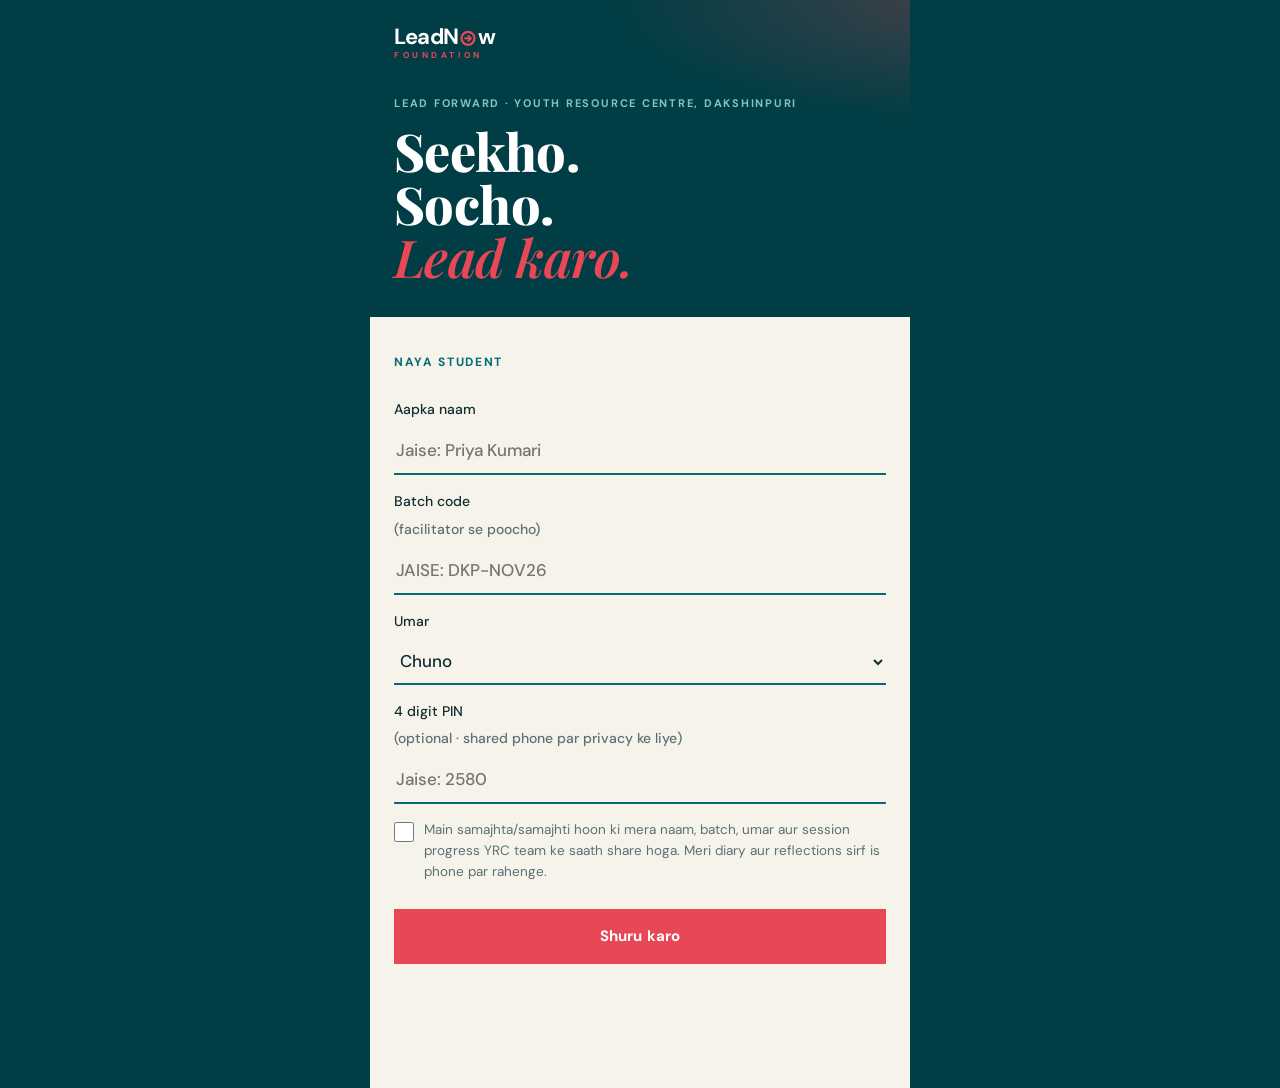
==== learn/index.html @ 14432785 "Add Lead Forward learning platform at /learn Student LMS for the Youth Resource Centre: AI Seekho (4" ====
<!DOCTYPE html>
<html lang="hi-Latn">
<head>
<meta charset="utf-8">
<meta name="viewport" content="width=device-width, initial-scale=1, viewport-fit=cover">
<meta name="theme-color" content="#003D44">
<meta name="robots" content="noindex">
<title>Lead Forward · Learning Platform · Lead Now Foundation</title>
<link rel="preconnect" href="https://fonts.googleapis.com"><link rel="preconnect" href="https://fonts.gstatic.com" crossorigin>
<link href="https://fonts.googleapis.com/css2?family=DM+Sans:opsz,wght@9..40,400;9..40,500;9..40,700&family=Playfair+Display:ital,wght@0,600;0,800;1,600&display=swap" rel="stylesheet">
<style>
:root{
  --teal:#006D77; --coral:#E84855; --sea:#83C5BE; --deep:#003D44; --mist:#EDF6F9;
  --paper:#F6F3EB; --ink:#132C30; --mute:#5C7174; --rule:rgba(0,61,68,.16); --line:rgba(0,109,119,.13);
  --serif:"Playfair Display", Georgia, "Times New Roman", serif;
  --sans:"DM Sans", system-ui, -apple-system, "Segoe UI", Roboto, sans-serif;
}
*{box-sizing:border-box;margin:0;padding:0}
html{background:var(--deep);-webkit-text-size-adjust:100%}
body{font-family:var(--sans);font-size:16px;line-height:1.55;color:var(--ink);background:var(--deep);min-height:100vh}
button,input,select,textarea{font:inherit;color:inherit}
button{cursor:pointer;background:none;border:0}
a{color:var(--teal)}
#app{max-width:540px;margin:0 auto;min-height:100vh;background:var(--paper);position:relative;padding-bottom:84px}
#app.v-session,#app.v-cert{padding-bottom:96px}
#app.v-cert{background:var(--deep)}
.muted{color:var(--mute)}
.eyebrow{font-size:11px;letter-spacing:.16em;text-transform:uppercase;font-weight:700;color:var(--sea)}
.paper{background:var(--paper)}
.pad{padding:24px 22px 40px}
.rule{border:0;border-top:1px solid var(--rule);margin:22px 0}

/* wordmark */
.wm{display:inline-flex;flex-direction:column;line-height:1}
.wm-word{font-family:var(--sans);font-weight:700;font-size:22px;letter-spacing:-.02em;color:var(--deep);display:inline-flex;align-items:center}
.wm.light .wm-word{color:#fff}
.wm-o{width:.82em;height:.82em;margin:0 .02em;transform:translateY(.06em)}
.wm-f{font-size:8.5px;letter-spacing:.42em;color:var(--coral);font-weight:700;margin-top:4px}

/* top + tabs */
.topbar{background:var(--deep);display:flex;justify-content:space-between;align-items:center;padding:18px 22px 6px}
.who-chip{border:1px solid rgba(255,255,255,.35);color:#fff;padding:5px 12px;font-size:13px;font-weight:500}
.tabs{position:fixed;bottom:0;left:50%;transform:translateX(-50%);width:100%;max-width:540px;display:grid;grid-template-columns:repeat(4,1fr);background:var(--deep);border-top:1px solid rgba(255,255,255,.12);padding-bottom:env(safe-area-inset-bottom);z-index:10}
.tabs button{color:rgba(255,255,255,.62);font-size:13px;font-weight:500;padding:16px 4px 15px;border-top:3px solid transparent;margin-top:-1px}
.tabs button.on{color:#fff;border-top-color:var(--coral)}

/* hello / headers */
.hello{padding:18px 22px 26px;color:#fff;background:var(--deep)}
.hello h1{font-family:var(--serif);font-weight:800;font-size:38px;line-height:1.08;margin:6px 0 4px}
.hello p:not(.eyebrow){color:var(--sea)}
.h-sm{font-family:var(--sans);font-size:12px;letter-spacing:.14em;text-transform:uppercase;color:var(--teal);font-weight:700;margin:30px 0 12px}

/* welcome */
.welcome{min-height:100vh;display:flex;flex-direction:column}
.w-head{padding:26px 24px 34px;color:#fff;background:
  radial-gradient(120% 70% at 110% 0%, rgba(232,72,85,.28), transparent 55%), var(--deep)}
.w-head .eyebrow{margin-top:34px}
.w-head h1{font-family:var(--serif);font-weight:800;font-size:52px;line-height:1.02;margin-top:12px;letter-spacing:-.01em}
.w-head h1 em{color:var(--coral);font-style:italic;font-weight:600}
.w-body{background:var(--paper);flex:1;padding:6px 24px 40px}
.who{list-style:none;border-top:1px solid var(--rule)}
.who li{border-bottom:1px solid var(--rule)}
.who li>button{width:100%;text-align:left;padding:16px 0;display:flex;flex-direction:column}
.who-n{font-family:var(--serif);font-size:22px;font-weight:600}
.who-m{font-size:13px;color:var(--mute)}
.pin{display:flex;gap:8px;padding:0 0 14px}
.pin input{flex:1;border:1px solid var(--rule);background:#fff;padding:10px 12px}

/* forms */
.form{display:flex;flex-direction:column;gap:16px}
.form label{display:flex;flex-direction:column;gap:6px;font-weight:500;font-size:14px}
.form input,.form select{border:0;border-bottom:2px solid var(--teal);background:transparent;padding:10px 2px;font-size:17px;border-radius:0;outline:none}
.form input:focus,.form select:focus{border-bottom-color:var(--coral)}
.form .check{flex-direction:row;gap:10px;font-weight:400;font-size:13.5px;color:var(--mute);align-items:flex-start}
.form .check input{width:20px;height:20px;flex:none;margin-top:2px;accent-color:var(--teal)}
.add{margin-top:6px;padding:18px;border:1px dashed var(--rule)}

/* buttons */
.btn{display:inline-flex;justify-content:center;align-items:center;gap:6px;padding:14px 20px;font-weight:700;font-size:15px;letter-spacing:.01em;border:2px solid transparent;border-radius:0;min-height:50px}
.btn.coral{background:var(--coral);color:#fff}
.btn.coral:active{background:#c93a46}
.btn.line{border-color:var(--teal);color:var(--teal)}
.btn.ghost{color:var(--mute)}
.btn.warn{background:#7a1f27;color:#fff}
.btn[disabled]{opacity:.42;cursor:not-allowed}
.btn.wide{width:100%;margin-top:10px}
.mini{display:inline-block;font-size:13px;font-weight:700;color:var(--teal);border:1px solid var(--teal);padding:7px 11px;text-decoration:none;background:transparent}
.mini.warn{color:#9b2c35;border-color:#9b2c35}
.linkbtn{color:var(--teal);text-decoration:underline;font-weight:500;font-size:14px;padding:10px 0;display:inline-block}
.hello .linkbtn,.meter-l .linkbtn{color:var(--coral);padding:0}

/* home tracks */
.home{background:var(--paper);padding:4px 0 30px}
.track{padding:28px 22px 8px;border-bottom:8px solid var(--deep)}
.track-head{display:grid;grid-template-columns:auto 1fr;gap:16px;align-items:start}
.track-no{font-family:var(--serif);font-weight:800;font-size:60px;line-height:.85;color:transparent;-webkit-text-stroke:1.5px var(--coral)}
.track .eyebrow{color:var(--teal)}
.track h2{font-family:var(--serif);font-size:30px;font-weight:800;line-height:1.1;margin:4px 0 6px;color:var(--deep)}
.track-blurb{font-size:14.5px;color:var(--mute)}
.meter{height:3px;background:var(--rule);margin:20px 0 6px}
.meter i{display:block;height:100%;background:var(--coral);transition:width .4s}
.meter-l{font-size:12.5px;color:var(--mute);margin-bottom:6px}
.sessions,.tk{list-style:none}
.sessions li,.tk li{border-top:1px solid var(--rule)}
.sessions button,.tk button{width:100%;display:grid;grid-template-columns:34px 1fr auto;gap:12px;align-items:center;text-align:left;padding:15px 0}
.tk{padding:0 22px}
.s-no{font-family:var(--serif);font-weight:600;color:var(--teal);font-size:17px}
.s-t b{display:block;font-size:16.5px;font-weight:700;color:var(--deep);line-height:1.25}
.s-t small{font-size:13px;color:var(--mute)}
.s-st{font-size:12px;font-weight:700;letter-spacing:.06em;text-transform:uppercase;color:var(--coral)}
.sessions .done .s-st{color:var(--teal)}
.sessions .done .s-no{color:var(--sea)}

/* session chrome */
.s-top{display:grid;grid-template-columns:auto 1fr auto;align-items:center;gap:10px;padding:14px 18px;color:#fff;position:sticky;top:0;background:var(--deep);z-index:5}
.back{color:#fff;font-weight:500;font-size:14px}
.s-lbl{text-align:center;font-size:12px;letter-spacing:.12em;text-transform:uppercase;color:var(--sea);font-weight:700}
.helpbtn{color:#fff;background:var(--coral);font-size:13px;font-weight:700;padding:6px 12px}
.segs{display:flex;gap:3px;padding:0 18px 14px;background:var(--deep);position:sticky;top:49px;z-index:5}
.segs i{flex:1;height:4px;background:rgba(255,255,255,.18)}
.segs i.past{background:var(--sea)}
.segs i.now{background:var(--coral)}
.step{padding:26px 22px 40px;min-height:calc(100vh - 160px)}
.tag{font-size:11px;letter-spacing:.16em;text-transform:uppercase;font-weight:700;color:var(--coral);margin-bottom:6px}
.st-title{font-family:var(--serif);font-weight:800;font-size:30px;line-height:1.12;color:var(--deep);margin-bottom:18px}
.s-nav{position:fixed;bottom:0;left:50%;transform:translateX(-50%);width:100%;max-width:540px;display:grid;grid-template-columns:auto 1fr auto;align-items:center;gap:8px;padding:10px 14px calc(10px + env(safe-area-inset-bottom));background:var(--paper);border-top:1px solid var(--rule);z-index:10}
.s-nav .wide{grid-column:1/-1;margin:0}
.s-count{text-align:center;font-size:12px;color:var(--mute)}
.intro-t{font-family:var(--serif);font-size:24px;color:var(--teal);margin:4px 0 10px}
.intro .eyebrow{color:var(--teal)}

/* content blocks */
.prose p{margin-bottom:12px}
.lead{font-size:19px;line-height:1.45;color:var(--deep)}
.aside{border-left:3px solid var(--coral);padding:4px 0 4px 14px;color:var(--mute);margin-top:16px}
.q{font-size:16px;color:var(--deep);margin-bottom:16px;font-weight:500}
.after{margin-top:18px;padding:14px 16px;background:var(--deep);color:#fff;font-size:15px}
.after .linkbtn{color:var(--sea);padding:0}
.priv{font-size:12px;color:var(--teal);margin-top:12px;font-weight:500;display:flex;gap:6px;align-items:center}
.priv::before{content:"";width:8px;height:8px;border:1.5px solid var(--teal);border-radius:50%}
.ticks{list-style:none}
.ticks li{padding:7px 0 7px 26px;position:relative;border-bottom:1px solid var(--line)}
.ticks li::before{content:"";position:absolute;left:2px;top:15px;width:12px;height:6px;border-left:2px solid var(--coral);border-bottom:2px solid var(--coral);transform:rotate(-45deg)}
.ticks.small li{font-size:14px;color:var(--mute)}
ol.big{padding-left:0;list-style:none;counter-reset:b}
ol.big li{counter-increment:b;padding:12px 0 12px 46px;position:relative;border-bottom:1px solid var(--line);font-size:16.5px}
ol.big li::before{content:counter(b);position:absolute;left:0;top:6px;font-family:var(--serif);font-size:30px;font-weight:800;color:var(--coral)}
.rules{list-style:none}
.rules li{padding:12px 0;border-bottom:1px solid var(--line)}
.trio>div{padding:16px 0;border-bottom:1px solid var(--rule)}
.trio h4,.setup h4{font-family:var(--serif);font-size:21px;color:var(--teal);margin-bottom:6px}
.setup>div{padding:14px 0;border-bottom:1px solid var(--rule)}
.setup ol{padding-left:20px}
.setup li{padding:3px 0}
.note{margin-top:18px;padding:14px 16px;border:1.5px solid var(--coral);background:#fff;font-size:14.5px}
.inline-prompt{display:block;margin-top:6px;font-family:ui-monospace,Menlo,monospace;font-size:13.5px;background:#fff;border-left:3px solid var(--teal);padding:8px 10px}
.plan{width:100%;border-collapse:collapse;margin-bottom:14px}
.plan th{font-family:var(--serif);color:var(--coral);text-align:left;padding:10px 10px 10px 0;width:70px;border-bottom:1px solid var(--rule)}
.plan td{padding:10px 0;border-bottom:1px solid var(--rule)}

/* examples */
.ex-i{display:grid;grid-template-columns:40px 1fr;gap:10px;padding:16px 0;border-bottom:1px solid var(--rule)}
.ex-n{font-family:var(--serif);font-size:32px;font-weight:800;color:var(--coral);line-height:1}
.ex h3{font-size:17px;color:var(--deep);margin-bottom:4px}
.ex p{font-size:15px;margin-bottom:4px}
.ask{color:var(--teal);font-style:italic}

/* chips */
.chips{display:flex;flex-wrap:wrap;gap:8px}
.chips button{border:1.5px solid var(--teal);padding:9px 13px;font-size:14.5px;color:var(--teal);font-weight:500;text-align:left}
.chips button.on{background:var(--teal);color:#fff}

/* notebook inputs */
.nb{border-left:2px solid var(--coral);background:#fffdf8}
.nb-row{display:grid;grid-template-columns:34px 1fr;align-items:center;border-bottom:1px solid var(--line)}
.nb-row span{font-family:var(--serif);color:var(--coral);text-align:center;font-weight:600}
.nb-row input{border:0;background:transparent;padding:14px 10px 14px 0;outline:none;font-size:16px}
.nbt,.nbi{width:100%;border:0;border-left:2px solid var(--coral);padding:8px 12px;font-size:16px;outline:none;resize:vertical;background:#fffdf8;
  background-image:repeating-linear-gradient(to bottom,transparent 0,transparent 29px,var(--line) 29px,var(--line) 30px);line-height:30px;border-radius:0}
.nbi{background-image:none;border-bottom:1px solid var(--line);line-height:1.4;padding:12px}
.nbt:focus,.nbi:focus,.nb-row input:focus{background-color:#fff}
.fl{display:block;margin-bottom:16px}
.fl>span{display:block;font-size:14px;font-weight:700;color:var(--deep);margin-bottom:6px}
.reveal{margin-top:12px;border-top:1px dashed var(--rule)}
.reveal summary{cursor:pointer;padding:10px 0;font-weight:700;color:var(--teal);font-size:14px;list-style:none}
.reveal summary::-webkit-details-marker{display:none}
.reveal summary::before{content:"+ "}
.reveal[open] summary::before{content:"− "}
.reveal p,.reveal ul{padding:0 0 10px 0;font-size:15px}
.reveal ul{padding-left:18px}

/* prompts */
.pr{background:#fff;border:1px solid var(--rule);border-left:4px solid var(--teal);padding:14px 14px 12px;margin-bottom:12px}
.pr-l{font-size:11px;letter-spacing:.14em;text-transform:uppercase;font-weight:700;color:var(--teal);margin-bottom:4px}
.pr-t{font-family:ui-monospace,"SF Mono",Menlo,Consolas,monospace;font-size:14px;line-height:1.5;color:var(--ink);margin-bottom:10px}
.pr-a{display:flex;gap:8px;flex-wrap:wrap}
.pr-done{border-left-color:var(--coral);opacity:.75}
.pr-chk{display:flex;gap:10px;align-items:center;margin-bottom:8px}
.pr-chk input{width:22px;height:22px;accent-color:var(--coral)}
.lib-c{font-size:15px;color:var(--deep);margin:18px 0 8px}

/* compare */
.cmp-h{display:grid;grid-template-columns:1fr 1.5fr;gap:10px;font-size:11px;letter-spacing:.14em;text-transform:uppercase;font-weight:700;padding-bottom:8px;border-bottom:2px solid var(--deep)}
.cmp-h span:first-child{color:var(--coral)}.cmp-h span:last-child{color:var(--teal)}
.cmp-r{display:grid;grid-template-columns:1fr 1.5fr;gap:10px;padding:14px 0;border-bottom:1px solid var(--rule);font-size:15px}
.bad{text-decoration:line-through;text-decoration-color:var(--coral);color:var(--mute)}
.good{color:var(--deep);font-weight:500}

/* rules list */
.rl{list-style:none}
.rl li{display:grid;grid-template-columns:44px 1fr;gap:10px;padding:16px 0;border-bottom:1px solid var(--rule)}
.rl-n{font-family:var(--serif);font-size:34px;font-weight:800;color:var(--teal);line-height:1}
.rl h3{font-size:17px;color:var(--deep);margin-bottom:4px}
.rl p{font-size:15px}

/* makeover / roleplay / grammar */
.mk,.card-rp,.gr{padding:16px 0 18px;border-bottom:1px solid var(--rule)}
.mk-bad{font-family:var(--serif);font-size:22px;font-style:italic;color:var(--coral);margin-bottom:10px}
.rp-who{font-size:11px;letter-spacing:.14em;text-transform:uppercase;font-weight:700;color:var(--teal)}
.rp-line{font-family:var(--serif);font-size:19px;font-style:italic;color:var(--deep);margin:4px 0 10px;line-height:1.35}
.rp-task{font-size:14.5px;margin-bottom:10px}
.gr-w{font-size:19px;margin-bottom:8px;color:var(--coral)}
.gr .mini{margin-top:8px}
.gr-r{margin-top:10px;padding:10px 12px;background:var(--mist);border-left:3px solid var(--teal);font-size:14.5px}

/* pick */
.pick{display:flex;flex-direction:column;margin-bottom:18px;border-top:1px solid var(--rule)}
.pick button{text-align:left;padding:13px 12px;border-bottom:1px solid var(--rule);font-size:15px}
.pick button span{display:block;font-size:11px;letter-spacing:.14em;text-transform:uppercase;font-weight:700;color:var(--coral)}
.pick button.on{background:var(--deep);color:#fff}
.pick button.on span{color:var(--sea)}

/* story */
.story{background:#fffdf8;border-left:2px solid var(--coral);padding:18px 18px 6px;margin-bottom:6px;font-size:16px;line-height:1.65}
.story p{margin-bottom:12px}
.qs{padding-left:20px}
.qs li{margin-bottom:14px}
.qs li p{font-weight:500;color:var(--deep);margin-bottom:6px}

/* commit / checklist */
.cm{list-style:none}
.cm li{border-bottom:1px solid var(--rule)}
.cm label{display:flex;gap:12px;padding:14px 0;align-items:flex-start;cursor:pointer}
.cm input{width:22px;height:22px;flex:none;accent-color:var(--coral);margin-top:1px}

/* builder */
.bld-out{margin-top:6px;padding:18px;background:var(--deep);color:#fff;font-family:var(--serif);font-size:20px;line-height:1.4;font-style:italic}
.bld-out .muted{color:var(--sea);font-style:normal;font-family:var(--sans);font-size:15px}

/* reframe */
.reframe .q{font-family:var(--serif);font-size:22px;font-style:italic;color:var(--coral);text-decoration:line-through;text-decoration-thickness:1px}
.reframe .a{font-size:18px;color:var(--deep);border-left:3px solid var(--teal);padding-left:14px}

/* quiz */
.quiz{padding-left:0;list-style:none;counter-reset:q}
.quiz>li{counter-increment:q;padding:16px 0;border-bottom:1px solid var(--rule)}
.qq{font-weight:700;color:var(--deep);margin-bottom:10px}
.qq::before{content:counter(q) ". ";color:var(--coral);font-family:var(--serif)}
.opts{display:flex;flex-direction:column;gap:6px}
.opts button{text-align:left;padding:11px 12px;border:1.5px solid var(--rule);background:#fff;font-size:15px}
.opts button.sel{border-color:var(--teal);background:var(--mist);font-weight:500}
.opts button.right{border-color:#1f7a4d;background:#e6f4ec}
.opts button.wrong{border-color:var(--coral);background:#fdecee}
.opts button[disabled]{cursor:default;opacity:1}
.why{font-size:14px;color:var(--mute);margin-top:8px}
.score{margin-top:22px;padding:22px;background:var(--deep);color:#fff;text-align:center}
.score-n{font-family:var(--serif);font-size:64px;font-weight:800;line-height:1;color:var(--coral)}
.score-n small{font-size:28px;color:var(--sea)}
.score p{margin:8px 0 12px}
.score .mini{color:#fff;border-color:#fff}

/* finish */
.finish{text-align:center;padding-top:12px}
.finish h1{font-family:var(--serif);font-size:30px;color:var(--deep);margin:22px 0 8px}
.finish .btn{margin-top:12px}
.stamp{display:inline-flex;flex-direction:column;align-items:center;padding:14px 22px;border:3px double var(--coral);color:var(--coral);transform:rotate(-5deg);font-size:11px;letter-spacing:.18em;text-transform:uppercase;font-weight:700;animation:stamp .5s cubic-bezier(.2,1.6,.4,1)}
.stamp b{font-family:var(--serif);font-size:34px;letter-spacing:.02em;text-transform:none;font-style:italic;line-height:1.1;margin:2px 0}
@keyframes stamp{from{transform:rotate(-5deg) scale(1.8);opacity:0}to{transform:rotate(-5deg) scale(1);opacity:1}}

/* facilitator */
.fac{margin-top:26px;padding:14px 16px;background:#fff7e0;border:1px dashed #b8860b;font-size:14px}
.fac b{display:block;font-size:11px;letter-spacing:.14em;text-transform:uppercase;color:#8a6408;margin-bottom:4px}

/* breathing */
.breath{display:flex;flex-direction:column;align-items:center;gap:14px;padding:10px 0}
.bx{width:230px;height:230px;border:3px solid var(--teal);position:relative;display:grid;place-items:center;background:#fff}
.bx-in{text-align:center}
#bphase{font-family:var(--serif);font-size:22px;color:var(--deep);font-weight:600}
.bcount{font-family:var(--serif);font-size:56px;font-weight:800;color:var(--coral);line-height:1;min-height:56px}
.dot{position:absolute;width:20px;height:20px;background:var(--coral);border-radius:50%;left:-11px;bottom:-11px;transition:left 4s linear,bottom 4s linear}
.dot.c0{left:-11px;bottom:-11px}.dot.c1{left:-11px;bottom:calc(100% - 9px)}.dot.c2{left:calc(100% - 9px);bottom:calc(100% - 9px)}.dot.c3{left:calc(100% - 9px);bottom:-11px}
.bround{font-size:13px;color:var(--mute);letter-spacing:.06em}

/* grounding */
.gd,.gd-done{text-align:center;padding:10px 0}
.gd-n{font-family:var(--serif);font-size:96px;font-weight:800;color:var(--coral);line-height:1}
.gd h3{font-family:var(--serif);font-size:24px;color:var(--deep);margin:4px 0 6px}
.gd-taps{display:flex;justify-content:center;gap:10px;margin:18px 0 8px;flex-wrap:wrap}
.gd-taps button{width:46px;height:46px;border:2px solid var(--teal);background:#fff}
.gd-taps button.on{background:var(--teal)}
.gd-done .gd-n{color:var(--teal)}
.gd-done p{margin-bottom:8px}

/* calm seg */
.seg{display:grid;grid-template-columns:1fr 1fr;border:2px solid var(--deep);margin-bottom:20px}
.seg button{padding:11px;font-weight:700;font-size:14px}
.seg button.on{background:var(--deep);color:#fff}

/* english */
.streak{display:grid;grid-template-columns:1fr 1fr;border-top:2px solid var(--deep);border-bottom:1px solid var(--rule)}
.streak>div{padding:16px 0}
.streak>div+div{border-left:1px solid var(--rule);padding-left:18px}
.big-n{font-family:var(--serif);font-size:54px;font-weight:800;color:var(--coral);line-height:1}
.big-n small{font-size:22px;color:var(--mute)}
.cal{display:grid;grid-template-columns:repeat(14,1fr);gap:3px;margin-top:16px}
.cal i{aspect-ratio:1;background:var(--rule)}
.cal i.l1{background:#cfe7e4}.cal i.l2{background:var(--sea)}.cal i.l3{background:var(--teal)}
.cal-l{font-size:12px;margin-top:6px}

/* help */
.sos{background:var(--coral);color:#fff;padding:16px 18px;font-size:15.5px}
.sos a{color:#fff;font-weight:800;font-size:20px}
.team,.hl{list-style:none;border-top:1px solid var(--rule)}
.team li{display:grid;grid-template-columns:1fr auto;gap:2px 10px;padding:12px 0;border-bottom:1px solid var(--rule);align-items:center}
.ht-l{grid-column:1/-1;font-size:11px;letter-spacing:.14em;text-transform:uppercase;color:var(--teal);font-weight:700}
.team b{font-size:18px;color:var(--deep)}
.hl li{display:grid;grid-template-columns:1fr auto;gap:4px 12px;padding:14px 0;border-bottom:1px solid var(--rule);align-items:center}
.hl b{display:block;color:var(--deep);font-size:15.5px}
.hl small{font-size:12.5px;color:var(--mute)}
.hl .alt{grid-column:1/-1}
.call{background:var(--deep);color:#fff !important;text-decoration:none;font-weight:700;padding:9px 12px;font-size:14px;white-space:nowrap}

/* progress */
.sub-h{padding:22px 22px 0}
.sub-h h1{font-family:var(--serif);font-weight:800;font-size:32px;color:var(--deep)}
.prog{width:100%;border-collapse:collapse;margin-bottom:10px}
.prog td{padding:11px 4px;border-bottom:1px solid var(--rule);font-size:15px}
.prog td:first-child{font-family:var(--serif);color:var(--teal);width:34px}
.prog td:nth-child(3){text-align:right;color:var(--mute);width:50px}
.prog td:last-child{text-align:right;color:var(--coral);font-weight:800;width:24px}
.warnp{color:#7a1f27;font-size:14px;margin-top:10px}

/* certificate */
.cert-wrap{padding:18px 14px 30px;background:var(--deep)}
.cert{background:#fffdf8;padding:34px 26px 26px;border:1px solid var(--rule);outline:6px solid #fffdf8;box-shadow:inset 0 0 0 1px var(--teal),inset 0 0 0 5px #fffdf8,inset 0 0 0 6px var(--coral);text-align:center}
.cert-top{display:flex;justify-content:space-between;align-items:flex-start;margin-bottom:28px;text-align:left}
.cert-top .eyebrow{color:var(--teal)}
.cert-k{font-size:12px;letter-spacing:.3em;text-transform:uppercase;color:var(--coral);font-weight:700}
.cert-s{color:var(--mute);font-size:14px;margin-top:16px}
.cert-n{font-family:var(--serif);font-size:40px;font-weight:800;color:var(--deep);line-height:1.1;margin-top:6px;border-bottom:1px solid var(--rule);padding-bottom:10px}
.cert-t{font-family:var(--serif);font-size:28px;line-height:1.15;color:var(--teal);margin-top:6px}
.cert-t small{display:block;margin-top:8px;line-height:1.5;font-family:var(--sans);font-size:13px;color:var(--mute);font-weight:500;letter-spacing:.08em;text-transform:uppercase}
.cert-l{list-style:none;margin:18px 0;font-size:14px;color:var(--ink)}
.cert-l li{padding:3px 0}
.cert-sig{width:62%;margin:26px auto 18px;text-align:center}
.sig-space{height:58px;border-bottom:1.5px solid var(--deep);margin-bottom:8px}
.cert-sig b{display:block;font-family:var(--serif);font-size:18px;color:var(--deep)}
.cert-sig span{display:block;line-height:1.5;margin-top:2px;font-size:11px;letter-spacing:.1em;text-transform:uppercase;color:var(--mute)}
.cert-f{display:grid;grid-template-columns:repeat(3,1fr);gap:10px;border-top:1px solid var(--rule);padding-top:16px;margin-top:10px}
.cert-f b{display:block;font-size:13px;color:var(--deep)}
.cert-f span{font-size:10px;letter-spacing:.14em;text-transform:uppercase;color:var(--mute)}
.cert-tag{font-family:var(--serif);font-style:italic;color:var(--coral);margin-top:20px;font-size:15px}

#toast{position:fixed;left:50%;bottom:96px;transform:translateX(-50%) translateY(20px);background:var(--ink);color:#fff;padding:10px 16px;font-size:14px;opacity:0;pointer-events:none;transition:.25s;z-index:50}
#toast.on{opacity:1;transform:translateX(-50%) translateY(0)}

@media print{
  html,body,#app,.cert-wrap{background:#fff !important}
  .noprint,.tabs,#toast{display:none !important}
  #app{max-width:none;padding:0}
  .cert{max-width:680px;margin:0 auto;page-break-inside:avoid}
}
@media (prefers-reduced-motion:reduce){*{animation:none !important;transition:none !important}}
</style>
</head>
<body>
<div id="app"></div>
<div id="toast" role="status" aria-live="polite"></div>
<script>
/* Lead Forward LMS · lesson content
   Source: "Skill Module on AI" (4 sessions) and "Mental Health & Wellbeing Facilitator Guide" (student Modules 1 and 2).
   Edit text here; the app renders whatever is in TRACKS. */

const TRACKS = [
{
  id: "ai",
  title: "AI Seekho",
  sub: "AI Skills for Young Leaders",
  cert: "AI Skills for Young Leaders",
  certSub: "Artificial Intelligence for Learning, English and Careers",
  blurb: "Chaar sessions. AI kya hai, kaise use karein, sahi sawaal kaise poochein, aur AI se English kaise seekhein.",
  hours: "6.5 ghante",
  sessions: [
  /* ---------------- AI SESSION 1 ---------------- */
  {
    id: "ai1", no: 1, mins: 90, cert: "Understanding Artificial Intelligence",
    title: "AI Kya Hai?", en: "What is AI?",
    objectives: [
      "AI ko roz ki life ke examples se samajhna",
      "Technology ka darr kam karna",
      "Dekhna ki AI pehle se hamari life mein hai",
      "AI skills seekhne ka josh banana"
    ],
    steps: [
      { type: "chips", tag: "Ice breaker", title: "Technology mein kya use karte ho?",
        q: "Apne phone mein kaunse apps sabse zyada use karte ho? Jitne chaho select karo.",
        key: "ai1_apps",
        options: ["WhatsApp","Instagram","YouTube","Google","Google Maps","Snapchat","Facebook","Games","Camera","Ola / Uber","Netflix","Spotify"],
        after: "In sabhi apps mein AI chhupa hua hai! Aaj hum dekhenge kaise.",
        tip: "Safe, judgment-free space banao. Kai students technology ke baare mein sharmaate hain. Bolo: Yahan koi sawaal galat nahi hai, sab seekhne aaye hain." },
      { type: "read", tag: "Samjho", title: "AI matlab kya?",
        html: `<p class="lead">AI matlab <b>Artificial Intelligence</b>. Yeh ek aisi technology hai jo machines ko smart banati hai, jaise insaan sochte hain waise sochne ke liye.</p>
<p>AI koi complicated ya sirf ameeron wali technology nahi hai. Yeh ek tool hai jo aapki padhai, English, problem solving aur career planning mein seedha madad kar sakta hai.</p>`,
        tip: "Is part mein participants ko intro video dikhao (module mein diya gaya)." },
      { type: "examples", tag: "Real examples", title: "AI aapke phone mein kahan hai?",
        items: [
          { h: "Google Maps, Ola, Uber", lines: ["Jab aap Ola ya Uber book karte ho, AI decide karta hai ki sabse fast route kaunsa hai.","Traffic jam ho toh AI automatically dusra rasta suggest karta hai."], ask: "Kabhi notice kiya ki Google Maps kaise batata hai ki 15 minute mein pahunchenge?" },
          { h: "YouTube recommendations", lines: ["Jab aap YouTube kholte ho, AI dekh raha hai aapne pehle kya dekha.","Phir woh milte julte videos recommend karta hai."], ask: "YouTube ko kaise pata chalta hai ki aapko comedy ya songs pasand hain?" },
          { h: "Instagram aur Snapchat filters", lines: ["Filter lagakar photo lete ho toh AI aapka face detect karta hai.","Woh samajhta hai ki eyes kahan hain, lips kahan hain, aur filter perfectly laga deta hai."] },
          { h: "Phone camera", lines: ["Portrait mode mein background blur AI karta hai.","Photo mein kitni brightness chahiye, colours kaise hon, yeh bhi AI decide karta hai."] }
        ] },
      { type: "list", tag: "Activity · AI Detective", title: "5 jagah dhoondo jahan AI chhupa hai",
        q: "Group mein ya akele: apni life mein 5 jagah likho jahan aap bina jaane AI use karte ho.",
        key: "ai1_detective", n: 5, ph: "Jaise: WhatsApp auto-correct",
        reveal: { title: "Doosre students ne kya dhoondha", items: ["WhatsApp auto-correct","Netflix recommendations","Google search suggestions","Spam email filtering","Phone ka face unlock"] },
        tip: "4 se 5 ke groups banao. Har group 5 minute mein apni findings present kare." },
      { type: "read", tag: "Samjho", title: "AI seekhna kyun zaroori hai?",
        html: `<div class="trio">
<div><h4>Future jobs</h4><p>Agle 5 se 10 saal mein almost har job mein AI ka use hoga. Jo log AI use karna jaante hain, unko better jobs milenge: data entry, customer service, content creation, designing.</p></div>
<div><h4>Better padhai</h4><p>AI ek tutor ki tarah kaam kar sakta hai, 24/7. Mushkil topics simple language mein samjha sakta hai. Homework aur exam preparation mein help.</p></div>
<div><h4>Naye skills</h4><p>English improve karni hai? AI se roz practice karo. Cooking, programming, graphic design jaise naye skills free mein seekho.</p></div>
</div>` },
      { type: "read", tag: "Wrap up", title: "Aaj ki teen baatein",
        html: `<ol class="big">
<li>AI darawna nahi hai. Yeh pehle se hamari roz ki life mein hai.</li>
<li>Hum sab AI tools use karna seekh sakte hain.</li>
<li>AI skills padhai aur future jobs dono mein kaam aayenge.</li></ol>
<p class="aside">Next session: hum apne phone par asli AI tools use karenge. Homework help se lekar English practice tak, sab kuch!</p>` }
    ],
    quiz: [
      { q: "AI ka full form kya hai?", o: ["Automatic Internet","Artificial Intelligence","Advanced Information","Android Interface"], a: 1, why: "AI matlab Artificial Intelligence: machines ko insaan ki tarah sochne layak banana." },
      { q: "YouTube aapko milte julte videos kaise dikhata hai?", o: ["Random videos dikhata hai","Aapke dost choose karte hain","AI dekhta hai aapne pehle kya dekha","YouTube staff haath se choose karta hai"], a: 2, why: "AI aapki history dekhkar similar videos recommend karta hai." },
      { q: "Inmein se kahan AI use NAHI ho raha?", o: ["Google Maps ka traffic route","Kaagaz par pencil se likhna","Instagram filter","Phone ka face unlock"], a: 1, why: "Pencil aur kaagaz mein koi AI nahi hai. Baaki teeno mein AI kaam kar raha hai." },
      { q: "Phone camera ke portrait mode mein background blur kaun karta hai?", o: ["AI","Phone ki battery","Network","Koi nahi, lens khud"], a: 0, why: "Portrait mode mein AI pehchanta hai ki person kahan hai aur background ko blur karta hai." },
      { q: "AI seekhna kyun zaroori hai?", o: ["AI sirf engineers ke liye hai","Agle 5 se 10 saal mein almost har job mein AI ka use hoga","AI se phone fast chalta hai","AI seekhna zaroori nahi hai"], a: 1, why: "Jo log AI use karna jaante hain, unke liye better jobs aur learning ke mauke hain." }
    ],
    checklist: ["Main roz ki life mein AI ke 3 ya zyada examples bata sakta/sakti hoon","Mujhe technology se pehle se kam darr lagta hai"]
  },

  /* ---------------- AI SESSION 2 ---------------- */
  {
    id: "ai2", no: 2, mins: 120, cert: "Using AI Tools in Daily Life",
    title: "AI Ko Kaise Use Karein", en: "How to use AI",
    objectives: [
      "ChatGPT aur Claude ke saath hands-on experience",
      "Free AI tools set up aur access karna",
      "Asli student problems par AI use karna",
      "AI se madad maangne ka confidence"
    ],
    steps: [
      { type: "read", tag: "Setup", title: "Apna AI tool set up karo",
        html: `<div class="setup">
<div><h4>ChatGPT</h4><ol><li>Browser kholo (Chrome, Firefox, koi bhi)</li><li>Type karo: <b>chatgpt.com</b></li><li>Sign Up par click karo: email ya Google account se</li><li>Email verify karo</li><li>Chat shuru!</li></ol></div>
<div><h4>Claude</h4><ol><li>Browser kholo</li><li>Type karo: <b>claude.ai</b></li><li>Sign Up par click karo</li><li>Email ya Google account use karo</li><li>Ready!</li></ol></div></div>
<div class="note"><b>Age ka dhyaan rakho.</b> ChatGPT 13 saal se upar ke liye hai; 18 se kam ho toh parent ya guardian ki permission zaroori hai. Claude.ai sirf 18 saal aur usse upar ke liye hai. 18 se kam ho toh facilitator batayenge ki kaunsa tool use karna hai.</div>`,
        tip: "Ghoom ghoom kar har student ki madad karo. Jinke paas email nahi, unka free Gmail account banwao. Jo struggle kar rahe hain unhe confident students ke saath pair karo." },
      { type: "tryit", tag: "Try karo", title: "Pehli AI baatcheet",
        intro: "Pehle facilitator demo karenge, phir aap try karo. Hinglish mein likhoge toh AI bhi Hinglish mein jawab dega!",
        prompts: [
          { label: "Namaste bolo", text: "Namaste! Aap kaun ho?" },
          { label: "Science samjho", text: "Mujhe science ka photosynthesis samajh nahi aa raha. Aasan language mein explain karo." },
          { label: "English application", text: "Can you help me write an application for sick leave in English?" }
        ],
        after: "Ab apni baari: apna introduction do, apne favourite subject ke baare mein ek sawaal poocho, aur school ki koi mushkil cheez samjhne ko bolo." },
      { type: "tryit", tag: "Use case 1", title: "Homework help",
        intro: "Maths ka quadratic equation solve nahi ho raha? AI se step by step poocho.",
        prompts: [ { label: "Step by step solution", text: "Can you solve this step-by-step: x² + 5x + 6 = 0" } ],
        after: "Ab apne homework ka ek sawaal AI se poocho. Answer copy mat karo: steps samjho." },
      { type: "tryit", tag: "Use case 2", title: "Exam preparation",
        intro: "AI se practice questions banwao, mushkil concepts samjho, aur summary notes banao.",
        prompts: [ { label: "Practice MCQs", text: "Generate 10 MCQ questions on the Indian Freedom Struggle for the class 10 exam. Answers bhi do." },
                   { label: "Summary notes", text: "Make short summary notes on the water cycle for class 9 in simple Hinglish, in bullet points." } ] },
      { type: "tryit", tag: "Use case 3", title: "Career guidance",
        intro: "Apne future ke baare mein AI se poocho.",
        prompts: [ { label: "12th ke baad", text: "After 12th science, what career options are there besides engineering?" },
                   { label: "Drawing ka shauk", text: "I'm good at drawing. Kya creative field mein career ban sakta hai?" },
                   { label: "Delhi mein job", text: "What skills should I learn to get a good job in Delhi?" } ] },
      { type: "read", tag: "Zaroori", title: "AI smart hai, par perfect nahi",
        html: `<ul class="rules">
<li><b>AI galat bhi ho sakta hai.</b> Facts, dates aur numbers textbook ya teacher se check karo.</li>
<li><b>Copy nahi, samjho.</b> Homework ka answer copy karne se marks nahi, samajh badhti hai jab aap steps seekhte ho.</li>
<li><b>Private cheezein share mat karo.</b> Password, OTP, ghar ka address, Aadhaar number, ya kisi ki photo AI mein mat daalo.</li>
<li><b>AI insaan ki jagah nahi lega.</b> Pareshani ho toh kisi trusted insaan se baat karo.</li></ul>`,
        tip: "Yeh part module ke learning outcome (AI ki limitations aur ethics) ko cover karta hai." },
      { type: "pick", tag: "Group challenge", title: "AI Problem Solvers",
        q: "Ek challenge chuno, AI se solve karwao, aur neeche likho AI ne kya diya. Phir group ke saamne 2 minute present karo.",
        key: "ai2_challenge",
        options: [
          "School principal ko sports equipment ke liye letter likhwao",
          "Board exams ke liye study schedule banwao",
          "₹5000 mein chhota business kaise shuru karein, samjho",
          "Budget mein healthy khane ka weekly menu banwao"
        ],
        fieldLabel: "AI ne kya solution diya? Aapko kya accha laga?" },
      { type: "list", tag: "Homework", title: "Agle session se pehle: AI 3 baar",
        q: "Agle session se pehle AI ko kam se kam 3 baar use karo: homework, learning, ya fun ke liye. Har baar likho aapne kya seekha.",
        key: "ai2_homework", n: 3, ph: "Maine AI se seekha ki...",
        after: "Yaad rakho: AI tools free hain, aap Hinglish use kar sakte ho, aur practice se hi perfect banoge." }
    ],
    quiz: [
      { q: "Claude kholne ke liye browser mein kya type karte hain?", o: ["claude.com","claude.ai","ai.claude","claude.in"], a: 1, why: "Claude ka address claude.ai hai. Yaad rakho: Claude.ai 18 saal aur upar ke liye hai." },
      { q: "Kya AI se Hinglish mein baat kar sakte hain?", o: ["Nahi, sirf English","Haan, Hinglish mein poochoge toh Hinglish mein jawab milega","Sirf Hindi","Sirf paid version mein"], a: 1, why: "AI Hinglish samajhta hai, isliye jaise comfortable ho waise likho." },
      { q: "Exam preparation ke liye sabse accha prompt kaunsa hai?", o: ["History","Exam ke liye kuch do","Generate 10 MCQ questions on the Indian Freedom Struggle for class 10. Answers bhi do.","Padhai"], a: 2, why: "Topic, class, number of questions aur answers: sab clear hai." },
      { q: "AI ne homework ka answer de diya. Ab kya karna chahiye?", o: ["Seedha copy kar do","Steps samjho aur important facts textbook ya teacher se check karo","Teacher ko mat batao","Kabhi AI use mat karo"], a: 1, why: "AI galat bhi ho sakta hai. Samajhna aur check karna zaroori hai." },
      { q: "Inmein se kya AI ke saath share NAHI karna chahiye?", o: ["Apna favourite subject","Ek maths ka sawaal","Apna password ya OTP","Ek English sentence"], a: 2, why: "Password, OTP aur private details kabhi kisi tool ya app mein share mat karo." }
    ],
    checklist: ["Maine AI tool ka account set up kar liya","Maine AI ke saath kam se kam ek meaningful baatcheet ki","Maine AI se ek asli problem solve ki"]
  },

  /* ---------------- AI SESSION 3 ---------------- */
  {
    id: "ai3", no: 3, mins: 90, cert: "Prompt Engineering Basics",
    title: "Prompt Engineering Basics", en: "Asking AI the right way",
    objectives: [
      "Accha prompt kya hota hai, samajhna",
      "Clear aur specific sawaal likhna",
      "AI se better aur useful jawab lena",
      "Apni personal prompt library banana"
    ],
    steps: [
      { type: "read", tag: "Samjho", title: "Prompt engineering kya hai?",
        html: `<p class="lead">Prompt engineering ka matlab hai: AI se sahi sawaal poochna.</p>
<p>Jaise teacher se clearly poochte ho toh clear answer milta hai, waise hi AI ko bhi clear instructions chahiye. Jo aap AI ko likhte ho, use <b>prompt</b> kehte hain.</p>` },
      { type: "compare", tag: "Dekho farak", title: "Kamzor prompt vs strong prompt",
        rows: [
          ["Essay likh do", "Write a 300-word essay on climate change for class 10, including causes and solutions."],
          ["Job kaise dhoondu?", "I'm 18, completed 12th in commerce, living in Delhi. What entry-level jobs can I get? Also suggest websites to apply."]
        ] },
      { type: "rules", tag: "Golden rules", title: "Prompting ke 5 golden rules",
        rules: [
          { h: "Specific bano", b: "Tell me about science ki jagah likho: Explain photosynthesis for class 10 in simple Hindi-English mix." },
          { h: "Context do", b: "Batao aap kaun ho, kya chahiye, aur kyun. Jaise: I'm preparing for 10th boards. I need practice questions on algebra. Give me 5 questions with solutions." },
          { h: "Format batao", b: "Explain in bullet points. Give step-by-step instructions. Write in Hinglish. Keep it under 100 words." },
          { h: "Example do", b: "Write 3 sentences about my hobby. Example: I love reading books. It helps me relax. My favourite genre is mystery." },
          { h: "Improve karwao", b: "Jawab accha nahi laga? Bolo: Can you make it simpler? Give more examples. Explain like I'm 10 years old." }
        ] },
      { type: "tryit", tag: "Templates", title: "Copy karo, khaali jagah bharo",
        intro: "Brackets [ ] mein apni details daalo. Pasand aaye toh apni Prompt Library mein save karo.",
        fill: true,
        prompts: [
          { label: "Homework help", cat: "Study & Homework", text: "I am a [grade] student. I need help with [subject/topic]. Please explain [specific concept] in simple Hinglish with examples." },
          { label: "Exam prep", cat: "Study & Homework", text: "Generate [number] practice questions on [topic] for class [X]. Include answers and explanations." },
          { label: "English practice", cat: "English Learning", text: "Check this sentence for grammar: [your sentence]. Explain any mistakes in Hinglish." },
          { label: "Career guidance", cat: "Career & Skills", text: "I am [age], completed [education], interested in [field]. What career options do I have? Suggest realistic paths for someone from [location]." }
        ] },
      { type: "makeover", tag: "Activity · Prompt Makeover", title: "In kamzor prompts ko strong banao",
        q: "Golden rules use karke har prompt dobara likho. Phir AI mein test karo.",
        key: "ai3_makeover",
        items: [
          { bad: "History batao", sample: "I am a class 9 student. Explain the main causes of the French Revolution in simple Hinglish, in 5 bullet points." },
          { bad: "English improve kaise kare", sample: "I am 16 and I understand English but feel shy speaking it. Give me a 15-minute daily practice plan for 30 days, in Hinglish." },
          { bad: "Job chahiye", sample: "I am 19, completed 12th in arts, living in Delhi. I am good with computers and people. What entry-level jobs can I apply for? Suggest websites too." }
        ],
        tip: "Students pairs mein kaam karein, phir best prompts class ke saath share karein." },
      { type: "fields", tag: "Activity · Prompt Challenge", title: "4 situations, 4 prompts",
        q: "Har situation ke liye ek prompt likho, AI mein test karo, aur dekho kaunsa sabse accha chala.",
        key: "ai3_challenge",
        fields: [
          { k: "a", label: "Maths ka koi concept samajh nahi aa raha", area: true },
          { k: "b", label: "Leave application likhni hai", area: true },
          { k: "c", label: "Ek naya skill seekhna hai", area: true },
          { k: "d", label: "Interview ki taiyari karni hai", area: true }
        ] },
      { type: "link", tag: "Apni library", title: "Apni Prompt Library banao",
        html: `<p>Jo prompts aap baar baar use karoge, unhe ek jagah save karo. Paanch categories: <b>Study & Homework, English Learning, Career & Skills, Personal Development, Creative & Fun.</b></p>`,
        go: "library", button: "Prompt Library kholo" }
    ],
    quiz: [
      { q: "Prompt engineering ka matlab kya hai?", o: ["AI ka code likhna","AI se sahi sawaal poochna","Phone repair karna","Engineering ki padhai"], a: 1, why: "Clear sawaal = clear jawab." },
      { q: "Inmein se sabse strong prompt kaunsa hai?", o: ["Essay likh do","Climate change","Write a 300-word essay on climate change for class 10, including causes and solutions.","Essay chahiye jaldi"], a: 2, why: "Length, topic, class aur kya include karna hai: sab specific hai." },
      { q: "Rule 2 'Context do' mein kya batate hain?", o: ["Aap kaun ho, kya chahiye, aur kyun chahiye","Sirf apna naam","Apna phone number","Kuch nahi"], a: 0, why: "Context se AI aapke level aur zaroorat ke hisaab se jawab deta hai." },
      { q: "AI ka jawab bahut mushkil laga. Ab kya likhoge?", o: ["Kuch nahi, chhod do","Can you make it simpler?","Wahi sawaal dobara","Phone band kar do"], a: 1, why: "Rule 5: improvement maango. AI ko feedback do." },
      { q: "'Explain in bullet points' kaunsa golden rule hai?", o: ["Specific bano","Context do","Format batao","Example do"], a: 2, why: "Aap AI ko bata rahe ho ki jawab kis format mein chahiye." }
    ],
    checklist: ["Main specific aur clear prompts likh sakta/sakti hoon","Mujhe pata hai kab context add karna hai","Maine apni personal prompt library banayi"]
  },

  /* ---------------- AI SESSION 4 ---------------- */
  {
    id: "ai4", no: 4, mins: 90, cert: "Learning English with AI",
    title: "AI Se English Seekhein", en: "Learn English with AI",
    objectives: [
      "AI ko 24/7 English tutor ki tarah use karna",
      "Speaking, writing aur grammar ki practice",
      "English bolne ka confidence",
      "Roz English practice ki aadat"
    ],
    steps: [
      { type: "read", tag: "Samjho", title: "English ke liye AI perfect kyun hai?",
        html: `<ul class="ticks">
<li><b>Free:</b> koi coaching fees nahi</li>
<li><b>24/7:</b> jab chaho practice karo</li>
<li><b>No judgment:</b> galtiyan freely karo</li>
<li><b>Patient:</b> baar baar samjhayega</li>
<li><b>Customised:</b> aapke level ke hisaab se</li></ul>` },
      { type: "grammar", tag: "Activity · Grammar Checker", title: "Galti pakdo, sahi likho",
        q: "Har sentence ka sahi version likho, phir check karo. Baad mein yeh prompt AI mein try karo.",
        prompt: "Check this sentence for grammar mistakes and explain errors in Hinglish: [your sentence]",
        key: "ai4_grammar",
        items: [
          { wrong: "I goes to school everyday", right: "I go to school every day.", why: "'I' ke saath 'go' aata hai, 'goes' nahi. Aur 'every day' do alag shabd hain jab matlab 'roz' ho." },
          { wrong: "She don't like pizza", right: "She doesn't like pizza.", why: "He, she, it ke saath 'doesn't' aata hai." },
          { wrong: "Me and my friend is playing", right: "My friend and I are playing.", why: "Subject mein 'I' aata hai, 'me' nahi. Do log hain toh 'are'." }
        ] },
      { type: "tryit", tag: "Activity · Sentence Builder", title: "Hindi mein socho, English mein likho",
        intro: "Jo bolna hai woh Hindi mein likho, AI sahi English banane mein madad karega.",
        prompts: [
          { label: "Tabiyat kharab", text: "I want to say: Mujhe kal school nahi aana hai kyunki tabiyat kharab hai. Help me write it correctly in English." },
          { label: "Market gaya tha", text: "I want to say: Main apne bhai ke saath market gaya tha. Help me write it correctly in English." },
          { label: "Apna template", text: "I want to say [idea in Hindi]. Help me write it correctly in English.", fill: true, cat: "English Learning" }
        ] },
      { type: "tryit", tag: "Activity · Role-play", title: "AI ke saath English conversation",
        intro: "Yeh master prompt hai. [role] ki jagah shopkeeper, teacher, interviewer ya friend likho.",
        prompts: [
          { label: "Dukaan par", text: "I want to practice English conversation. You play the role of a shopkeeper in a clothes shop, and I'll practice talking to you. I want to buy clothes, ask prices and bargain. Correct my English mistakes, but keep the conversation natural." },
          { label: "Job interview", text: "I want to practice English conversation. You play the role of a job interviewer, and I'll practice answering common interview questions. Correct my English mistakes, but keep the conversation natural." },
          { label: "Naye dost", text: "I want to practice English conversation. You play the role of a new friend, and I'll practice introducing myself and talking about hobbies. Correct my English mistakes, but keep the conversation natural." }
        ] },
      { type: "read", tag: "Activity · Voice Note Method", title: "Bolkar practice karo",
        html: `<ol class="big">
<li>English mein bolkar apna voice note record karo.</li>
<li>Jo bola, use type karo.</li>
<li>AI ko bhejo: <span class="inline-prompt">Check this for mistakes and tell me how to say it better: [typed text]</span></li>
<li>AI correct karega aur samjhayega.</li>
<li>Corrections ke saath dobara bolkar practice karo.</li></ol>` },
      { type: "tryit", tag: "Vocabulary", title: "Roz naye words",
        intro: "Yeh prompt roz use karo, aur games se mazedaar practice karo.",
        prompts: [
          { label: "5 naye words", text: "Teach me 5 new English words related to jobs. Give Hindi meaning, example sentence, and how to use them." },
          { label: "Word puzzle", text: "Give me a word puzzle with 10 words." },
          { label: "Fill in the blanks", text: "Create a fill-in-the-blanks exercise for me." },
          { label: "Synonym game", text: "Play a synonym-antonym game with me." }
        ] },
      { type: "link", tag: "Roz ki aadat", title: "15 minute daily plan",
        html: `<table class="plan"><tr><th>5 min</th><td>3 naye words seekho</td></tr><tr><th>5 min</th><td>2 se 3 sentences likho aur grammar check karo</td></tr><tr><th>5 min</th><td>Chhoti si role-play conversation</td></tr></table>
<p>Roz practice karo, chahe 10 minute hi sahi. Galtiyon se mat daro. Best conversations save karo. Goal: 30 din baad English mein conversation.</p>`,
        go: "english", button: "English Daily tracker kholo" },
      { type: "commit", tag: "Commitment", title: "Mera vaada",
        key: "ai4_commit",
        items: ["Main roz 15 minute AI ke saath English practice karunga/karungi","Main roz 5 naye words seekhunga/seekhungi","Main har hafte 1 poori English conversation karunga/karungi","Main apni progress WhatsApp group mein share karunga/karungi"] }
    ],
    quiz: [
      { q: "'She don't like pizza' ka sahi version kya hai?", o: ["She don't likes pizza","She doesn't like pizza","She not like pizza","She doesn't likes pizza"], a: 1, why: "He, she, it ke saath 'doesn't' + verb ka base form." },
      { q: "Role-play master prompt mein AI ko kya bolte hain?", o: ["Mera homework kar do","Ek role play karo aur meri English mistakes correct karo, conversation natural rakho","Sirf Hindi mein baat karo","Mujhe marks do"], a: 1, why: "AI role nibhata hai aur saath saath galtiyan theek karta hai." },
      { q: "15 minute daily plan mein kya NAHI hai?", o: ["3 naye words","Sentences likhkar grammar check","Chhoti conversation","5 minute reels dekhna"], a: 3, why: "Plan mein words, sentences aur conversation hain." },
      { q: "Voice Note Method ka pehla step kya hai?", o: ["AI se essay likhwana","English mein bolkar voice note record karna","Dictionary yaad karna","Kuch nahi"], a: 1, why: "Pehle bolo, phir type karo, phir AI se check karwao." },
      { q: "English practice ke liye AI accha kyun hai?", o: ["Judge nahi karta aur 24/7 available hai","Sab kuch yaad kar leta hai","Exam deta hai","Paise deta hai"], a: 0, why: "Galtiyan karne ka darr nahi, aur jab chaho practice karo." }
    ],
    checklist: ["Maine AI ke saath English conversation practice ki","Mujhe grammar corrections mile aur samajh aaye","Maine roz practice ka commitment liya"]
  }
  ]
},

{
  id: "mw",
  title: "Mann Ki Baat",
  sub: "Mental Health & Wellbeing",
  cert: "Mental Health & Wellbeing",
  certSub: "Managing Stress, Pressure and Expectations",
  blurb: "Do sessions. Exam stress, peer pressure, parents ki ummeedein, aur future ka darr. Saath mein tools jo kabhi bhi kaam aayein.",
  hours: "2 ghante",
  sensitive: true,
  sessions: [
  /* ---------------- MW SESSION 1 ---------------- */
  {
    id: "mw1", no: 1, mins: 60, cert: "Exam Stress and Peer Pressure",
    title: "Exam Stress & Peer Pressure", en: "Stress aur dabaav ko samjho",
    objectives: [
      "Stress aur pressure ki feelings ko normal samajhna",
      "Kaam aane wale coping tools seekhna",
      "Peer support banana",
      "Pehchanna ki kab madad leni hai"
    ],
    steps: [
      { type: "read", tag: "Shuru karne se pehle", title: "Yeh ek safe space hai",
        html: `<p class="lead">Aaj hum un cheezon ki baat karenge jo sab feel karte hain par bolte nahi: stress, pressure, anxiety.</p>
<ul class="rules"><li>Jo yahan share hoga, yahi rahega.</li><li>Kisi ko judge nahi karenge.</li><li>Sab ko barabar time milega.</li><li>Share karna optional hai. Pass kar sakte ho.</li></ul>
<p class="aside">Is section mein aap jo bhi likhoge, woh sirf is phone par save hoga. YRC team ko nahi jayega.</p>`,
        tip: "Ground rules pehle set karo. Eye contact banao aur bolo: Main kisi ko judge nahi karunga/karungi." },
      { type: "chips", tag: "Ice breaker · Pressure Cooker", title: "Kya aapke saath bhi hua hai?",
        q: "Jo situation aapne kabhi feel ki ho, us par tap karo. (Class mein: circle mein khade ho, aur step forward karo.)",
        key: "mw1_cooker", private: true,
        options: ["Exam se pehle raat bhar neend nahi aayi","Dosto ke saath na raho toh FOMO lagta hai","Parents ki expectations se darr laga","Social media par kisi ko dekhkar bura laga"],
        after: "Dekha? Almost sabhi ne yeh kabhi na kabhi feel kiya hai. Aap akele nahi ho. Aaj seekhenge in feelings ko kaise handle karein.",
        tip: "Har situation ke baad 1 se 2 volunteers ko 15 second mein share karne do." },
      { type: "story", tag: "Kahani", title: "Priya: pehli hone ka bojh",
        story: `<p>Priya 10th class ki student hai. Uska school thoda door hai, subah 6 baje uthna padta hai. Roz ki routine: school, tuition, phir ghar aakar homework. Uske papa auto chalate hain, mummy kaam karti hain. Unhe bahut ummeed hai Priya se: "Tu pehli hai jo 10th pass karegi hamari family mein."</p>
<p>Par Priya ko lagta hai woh kuchh bhi kar le, kaafi nahi hai. Class mein dost hain jo coaching jaate hain. Unke paas notes hain, uske paas nahi. Instagram par dekhe toh sabki life perfect lag rahi hai, sirf uski nahi.</p>
<p>Board exams aa rahe hain. Raat ko sote waqt dil zor se dhadakta hai. Neend nahi aati. Papa ne naya phone dene ko kaha agar 85% se zyada aaye. Par Priya ko lagta hai woh mushkil hai. Dost kehte hain chill karo, par Priya ko chill karna nahi aata.</p>`,
        questions: ["Priya ki kahani mein kya relatable laga?","Pressure kahan se aa raha hai? Parents, dost, social media, ya khud se?","Agar aap Priya ke dost hote, kya advice dete?","Kya stress normal hai? Kab problem ban jaata hai?"],
        key: "mw1_priya",
        tip: "Students ko khul kar bolne do. Turant solution mat do. Pehle feelings validate karo: Haan, yeh sach mein mushkil hai. Bahut log yeh feel karte hain." },
      { type: "story", tag: "Ek aur kahani", title: "Rahul: social media ka comparison",
        story: `<p>Rahul 11th mein hai. Uska best friend Arjun private school mein jaata hai. Arjun ki Instagram stories mein naya iPhone, Starbucks coffee, mall, branded kapde. Arjun ki life perfect lagti hai.</p>
<p>Rahul ke paas basic phone hai. Ghar ka budget tight hai. Dost movie ka plan banate hain toh Rahul ko bahana banana padta hai, kyunki paise nahi hote.</p>
<p>Ab Rahul Instagram kam dekhta hai, dekhne se bura lagta hai. Par phir FOMO hota hai. Padhai mein dhyan nahi lagta. Bas sochta rehta hai: "Mere paas bhi hota toh..."</p>`,
        questions: ["Social media reality hai ya curated version?","Kya aap bhi kabhi comparison trap mein phase ho?","Rahul ko kya samajhna chahiye?","Kya social media break lena accha idea hai?"],
        key: "mw1_rahul" },
      { type: "chips", tag: "Body check", title: "Stress mein body kya kehti hai?",
        q: "Jab aap stressed feel karte ho, body mein kya hota hai? Jo sahi lage, tap karo.",
        key: "mw1_body", private: true,
        options: ["Sir dard","Pet kharab","Neend nahi aati","Dil tez dhadakta hai","Bhook nahi lagti","Bahut thakaan","Gussa jaldi aata hai","Kisi se baat karne ka mann nahi"],
        after: "Thoda stress normal hai. Par agar yeh signs kai hafton tak rahein, ya roz ki life mushkil ho jaaye, toh kisi trusted insaan se baat karo. Neeche diye tools aur Help page hamesha aapke saath hain." },
      { type: "grounding", tag: "Tool 1", title: "5-4-3-2-1 Grounding",
        intro: "Jab bahut ghabrahat ho ya mann bhaag raha ho, yeh tool aapko abhi aur yahan wapas laata hai. Abhi 2 minute try karo." },
      { type: "breathing", tag: "Tool 2", title: "Box Breathing",
        intro: "Jaldi stress kam karne ke liye. Exam se pehle bhi kar sakte ho. 4 se 5 round karo." },
      { type: "fields", tag: "Tool 3 · Reality Check", title: "Jab soch ghoomne lage",
        q: "Jab dimaag kahe \"Main fail ho jaunga, life khatam\", in teen sawaalon se check karo.",
        key: "mw1_reality", private: true,
        fields: [
          { k: "thought", label: "Mera pareshan karne wala thought", ph: "Jaise: Main boards mein fail ho jaungi", area: true },
          { k: "true", label: "Kya yeh 100% sach hai, ya sirf feeling hai?", area: true },
          { k: "evidence", label: "Evidence check: pehle kya hua tha?", ph: "Pehle bhi exams diye, pass hua/hui. Is baar bhi ho sakta hai.", area: true },
          { k: "worst", label: "Worst case bhi ho, toh mere options kya hain?", ph: "Life khatam nahi hogi. Options hain.", area: true }
        ] },
      { type: "fields", tag: "Tool 4 · Support Team", title: "Meri Support Team",
        q: "3 log jinse aap baat kar sakte ho. Naam aur number likho. Yeh Help page par hamesha dikhenge.",
        key: "support", private: true,
        fields: [
          { k: "friend", label: "Ek dost jo samajhta hai", ph: "Naam" }, { k: "friend_no", label: "Number (optional)", ph: "98xxxxxxxx", tel: true },
          { k: "family", label: "Ek family member (bhai, behen, chacha, mausi, koi bhi)", ph: "Naam" }, { k: "family_no", label: "Number (optional)", tel: true },
          { k: "adult", label: "Ek trusted adult (teacher, YRC coordinator, padosi)", ph: "Naam" }, { k: "adult_no", label: "Number (optional)", tel: true }
        ] },
      { type: "roleplay", tag: "Role-play", title: "Practice: pyaar se na kehna, sach bolna",
        q: "Pair mein practice karo. Pehle khud jawab likho, phir example dekho.",
        key: "mw1_rp",
        cards: [
          { who: "Dost", line: "Yaar chal movie dekh lete hain, kya padhai kar raha hai pura din.", task: "Pyaar se na kaho, dost ko bura na lage.", sample: "Bro, main bhi jaana chahta hoon par kal test hai. Kal evening pakka chalenge. Deal?" },
          { who: "Dost", line: "Tu tension kyun le raha/rahi hai itna? Bas 10th hai, fail bhi ho gaye toh kya ho jayega?", task: "Bina defensive hue samjhao ki boards aapke liye kyun important hain.", sample: "Mujhe pata hai tu mera tension kam karna chahta hai. Par mere liye yeh important hai, main apne liye achha karna chahti hoon. Exam ke baad milke celebrate karenge." },
          { who: "Parent", line: "Beta Yadav aunty ki beti 95% laayi. Tum kitna laoge?", task: "Imaandari se baat karo.", sample: "Papa, main bhi mehnat kar raha hoon. Mera target 80% hai. Main apna best de raha hoon." }
        ] },
      { type: "commit", tag: "Action plan", title: "Mera vaada khud se",
        key: "mw1_commit", private: true,
        items: ["Main roz ek breathing technique practice karunga/karungi","Bahut overwhelmed lage toh apni support team se baat karunga/karungi","Yaad rakhunga/rakhungi: ek exam meri worth decide NAHI karta","Coping tools kam se kam ek dost ke saath share karunga/karungi"],
        after: "Helpline numbers Help page par hain. Abhi ek number apne phone mein save kar lo." }
    ],
    quiz: [
      { q: "Box breathing mein har step kitne count ka hota hai?", o: ["2","4","6","10"], a: 1, why: "Andar 4, roko 4, bahar 4, roko 4." },
      { q: "5-4-3-2-1 grounding mein '5' ka matlab kya hai?", o: ["5 cheezein dekho","5 baar saans lo","5 dosto ko call karo","5 minute so jao"], a: 0, why: "5 dekho, 4 chhuo, 3 suno, 2 soongho, 1 swaad." },
      { q: "Dimaag kehta hai 'Main fail ho jaunga, life khatam'. Reality Check ka pehla sawaal kya hai?", o: ["Kya yeh 100% sach hai ya sirf feeling hai?","Main kaun hoon?","Kal kya khana hai?","Kisko blame karun?"], a: 0, why: "Feeling aur fact mein farak pehchanna pehla step hai." },
      { q: "Support Team mein kaun kaun ho sakta hai?", o: ["Sirf parents","Ek dost, ek family member, ek trusted adult","Koi nahi","Sirf social media followers"], a: 1, why: "Teen alag log taaki hamesha koi na koi ho." },
      { q: "Kal test hai aur dost movie ke liye bol raha hai. Sabse accha jawab?", o: ["Chup ho jao aur chale jao","Gussa ho jao","Main bhi jaana chahta hoon par kal test hai. Kal evening pakka chalenge. Deal?","Jhooth bolo ki beemar ho"], a: 2, why: "Na bhi kaha, dosti bhi bachi, aur alternative plan bhi diya." },
      { q: "Inmein se kya sach hai?", o: ["Ek exam aapki puri worth decide karta hai","Stress feel karna kamzori hai","Ek exam aapki worth decide NAHI karta","Madad maangna galat hai"], a: 2, why: "Aap apne marks se kahin zyada ho." }
    ],
    checklist: ["Main ek breathing technique kar sakta/sakti hoon","Maine 5-4-3-2-1 grounding try kiya","Maine apni Support Team ke 3 naam likhe","Maine ek helpline number phone mein save kiya","Maine ek role-play practice ki"]
  },

  /* ---------------- MW SESSION 2 ---------------- */
  {
    id: "mw2", no: 2, mins: 60, cert: "Parental Expectations and Future Anxiety",
    title: "Parental Expectations & Future Anxiety", en: "Parents, ummeedein aur mera raasta",
    objectives: [
      "Parents ka nazariya samajhna, apni feelings ki izzat karte hue",
      "Parents se apni baat achhe se kehna",
      "Future ke darr ko practical planning se handle karna",
      "Apne raaste par confidence"
    ],
    steps: [
      { type: "fields", tag: "Activity · Expectation Wall", title: "Parents kya chahte hain, main kya chahta/chahti hoon",
        q: "Example: Parents: Doctor ya Engineer banna. Main: Design karna chahta hoon. Common ground: Stable career. Ab apna likho.",
        key: "mw2_wall", private: true,
        fields: [
          { k: "parents", label: "Parents expect karte hain", area: true },
          { k: "me", label: "Main chahta/chahti hoon", area: true },
          { k: "common", label: "Common ground: dono kahan milte hain?", area: true }
        ],
        tip: "Chart paper par teen columns banao. Students sticky notes lagayein, phir overlaps par baat karo." },
      { type: "story", tag: "Kahani", title: "Rahul: engineering ya music?",
        story: `<p>Rahul 12th mein hai. Uske papa ne bahut mushkil se uski padhai karayi hai. Factory mein overtime karte hain. Sab kehte hain: "Rahul engineer banega, family ki kismat badlega."</p>
<p>Par Rahul ko engineering mein interest nahi hai. Usko music pasand hai. YouTube par videos banakar upload karta hai, followers badh rahe hain. Par ghar par yeh baat nahi kar sakta. Papa gussa ho jayenge: "Yeh sab timepass hai. Padhai par dhyan do."</p>
<p>Rahul ko sapne mein bhi dikhta hai ki JEE mein fail ho gaya. Papa ka disappointed chehra. Woh kisi se baat nahi kar pata. Akele mein chhupkar videos banata hai. Bas wohi time hai jab thoda better feel karta hai.</p>`,
        questions: ["Rahul ki situation mein dilemma kya hai?","Kya parents ki expectation galat hai? Ya Rahul ka passion galat hai?","Agar aap Rahul hote, kya karte?","Kya parents ko samjhana possible hai? Kaise?"],
        key: "mw2_rahul" },
      { type: "rules", tag: "Communication skills", title: "Parents se baat karne ki 4 strategies",
        rules: [
          { h: "Sahi time chuno", b: "Galat: papa abhi kaam se thake hue aaye hain, ya marks par jhagda chal raha hai. Sahi: weekend ki shaam jab sab relaxed hon, khane ke baad saath baithe hon." },
          { h: "'I' statements use karo", b: "\"Aap hamesha compare karte ho!\" ki jagah kaho: \"Jab aap Sharma uncle ke bete se compare karte ho, mujhe bura lagta hai. Main bhi mehnat kar raha hoon.\"" },
          { h: "Unki mehnat ko maano", b: "Gratitude se shuru karo: \"Papa, main jaanta hoon aap kitni mehnat karte ho mere liye. Main appreciate karta hoon. Par main ek baat share karna chahta hoon...\"" },
          { h: "Sirf bolo mat, dikhao", b: "Alag career chahiye? Research karke dikhao: salary, opportunities, success stories. Us field ke kisi insaan se milwao. Apna kaam dikhao. Backup plan do: \"Main yeh karunga, BUT degree bhi complete karunga.\"" }
        ] },
      { type: "builder", tag: "Activity", title: "Apna 'I' statement banao",
        key: "mw2_istatement", private: true,
        parts: [
          { k: "when", pre: "Jab aap", ph: "mujhe doosron se compare karte ho" },
          { k: "feel", pre: "mujhe", ph: "bura lagta hai" },
          { k: "need", pre: "Main chahta/chahti hoon ki", ph: "aap meri mehnat bhi dekhein" }
        ] },
      { type: "roleplay", tag: "Role-play", title: "Mushkil baatein, practice ke saath",
        q: "Pair mein: ek parent bane, ek student. Har role-play ke baad socho: kya achha gaya, kya mushkil tha? Phir dobara try karo.",
        key: "mw2_rp",
        cards: [
          { who: "Parent", line: "Sharma uncle ka beta 95% laaya boards mein. Tumse kitna aayega? Hum kitni mehnat kar rahe hain tumhare liye!", task: "'I' statement use karo. Unki mehnat maano. Realistic target batao.", sample: "Papa, main jaanta hoon aap mere liye kitni mehnat karte ho. Jab compare hota hai toh mujhe bura lagta hai, kyunki main bhi poori mehnat kar raha hoon. Mera realistic target 75% hai, aur main uske liye roz padh raha hoon." },
          { who: "Parent", line: "Engineering kar le beta. Isme scope hai. Arts mein kya rakha hai? Tumhare dost Rohit ne bhi engineering li.", task: "Apna asli interest batao. Research dikhao. Compromise propose karo.", sample: "Papa, mujhe design mein interest hai. Maine research ki hai: is field mein yeh jobs aur itni salary hai. Main degree bhi poori karungi aur saath mein portfolio banaungi. Kya hum ek baar kisi designer se mil sakte hain?" },
          { who: "Aap", line: "Aapko parents ko batana hai ki pressure aapki mental health par asar daal raha hai.", task: "Sahi time chuno, gratitude se shuru karo, apni feeling saaf batao.", sample: "Mummy, papa, aap mere liye bahut karte ho, mujhe pata hai. Main ek baat share karna chahti hoon. Aajkal mujhe bahut pressure feel hota hai, neend nahi aati. Main achha karna chahti hoon, par mujhe aapka saath chahiye, sirf marks ki baat nahi." }
        ] },
      { type: "read", tag: "Future ka darr", title: "Darr ko reality check do",
        html: `<div class="reframe"><p class="q">"Agar boards mein kam marks aaye toh life khatam ho jayegi."</p>
<p class="a">Ek exam mujhe define nahi karta. Second attempts hain, diploma courses hain, skill training hai, apna kaam shuru karna hai. Bahut options hain.</p></div>` },
      { type: "fields", tag: "Action plan", title: "Mera Plan A, B aur C",
        q: "Ek se zyada plan hone se anxiety kam hoti hai. Flexibility kamzori nahi, taakat hai.",
        key: "mw2_plans", private: true,
        fields: [
          { k: "a", label: "Plan A: ideal scenario", area: true },
          { k: "b", label: "Plan B: agar Plan A na chale", area: true },
          { k: "c", label: "Plan C: ek aur raasta", area: true }
        ] }
    ],
    quiz: [
      { q: "Parents se important baat karne ka sabse accha time kab hai?", o: ["Jab papa abhi kaam se thake hue aaye hon","Marks par jhagde ke beech","Weekend ki shaam jab sab relaxed hon","Kabhi nahi"], a: 2, why: "Sab relaxed hon toh baat sunne ka mann hota hai." },
      { q: "Inmein se 'I' statement kaunsa hai?", o: ["Aap hamesha compare karte ho!","Jab aap compare karte ho, mujhe bura lagta hai. Main bhi mehnat kar raha hoon.","Aap kuch nahi samajhte","Sab parents aise hi hote hain"], a: 1, why: "'I' statement apni feeling batata hai, blame nahi karta." },
      { q: "Alag career ke liye parents ko kaise samjhayein?", o: ["Gussa karke","Research, kaam aur backup plan dikhakar","Ghar chhodkar","Baat hi na karke"], a: 1, why: "Show, don't just tell: research, portfolio, aur backup plan." },
      { q: "Plan A, B aur C kyun banate hain?", o: ["Kyunki Plan A kabhi nahi chalta","Ek se zyada plan hone se anxiety kam hoti hai","Teacher ne bola","Time pass ke liye"], a: 1, why: "Options hain, toh darr kam hota hai." },
      { q: "Mushkil baat shuru kaise karein?", o: ["Gratitude se: Papa, main jaanta hoon aap kitni mehnat karte ho","Shikayat se","Doosron ki misaal dekar","Chillakar"], a: 0, why: "Pehle unki mehnat maano, phir apni baat kaho." }
    ],
    checklist: ["Maine Expectation Wall bhari","Maine apna ek 'I' statement banaya","Maine ek mushkil conversation ki practice ki","Maine apna Plan A, B aur C likha"]
  }
  ]
}
];

const HELPLINES = [
  { name: "Tele-MANAS (Govt. of India)", tel: "14416", alt: "1-800-891-4416", time: "24/7 · free · Hindi aur kai bhashayein" },
  { name: "iCall Psychosocial Helpline", tel: "9152987821", alt: "022-25521111", time: "Mon to Sat, 8 am to 10 pm" },
  { name: "NIMHANS Helpline", tel: "08046110007", show: "080-46110007", time: "24/7" },
  { name: "AIIMS Psychiatry OPD", tel: "01126588500", show: "011-26588500", time: "Weekdays 9 am to 5 pm" },
  { name: "IHBAS", tel: "01125380000", show: "011-25380000", time: "Weekdays 9 am to 5 pm" }
];

const LIB_CATS = ["Study & Homework","English Learning","Career & Skills","Personal Development","Creative & Fun"];

const ENGLISH_DAILY = [
  { h: "3 naye words", p: "Teach me 3 new English words related to daily life. Give Hindi meaning, example sentence, and how to use them." },
  { h: "2 se 3 sentences, grammar check", p: "Check this sentence for grammar mistakes and explain errors in Hinglish: [your sentence]" },
  { h: "Chhoti conversation", p: "I want to practice English conversation. You play the role of a friend, and I'll practice talking to you. Correct my English mistakes, but keep the conversation natural." }
];

</script>
<script>
/* Lead Forward LMS · app logic. No framework, no build step. */

const CONFIG = {
  SHEET_URL: "",                       // Paste the Google Apps Script web app URL here (see SETUP-GUIDE.md)
  FACILITATOR_CODE: "LEADNOW-YRC",     // Change this before sharing the app
  CENTRE: "Youth Resource Centre, Dakshinpuri",
  PROGRAMME: "Lead Forward",
  ORG: "Lead Now Foundation",
  VERSION: "1.0"
};

/* ---------- storage ---------- */
const KEY = "leadforward_lms_v1";
let S = load();
function fresh(){ return { profiles:{}, current:null, queue:[], fac:false, lastSync:0 }; }
function load(){ try { const s = JSON.parse(localStorage.getItem(KEY)); return s && s.profiles ? s : fresh(); } catch(e){ return fresh(); } }
let saveT = null;
function save(){ try { localStorage.setItem(KEY, JSON.stringify(S)); } catch(e){} }
function saveSoon(){ clearTimeout(saveT); saveT = setTimeout(save, 300); }
const P = () => S.profiles[S.current];

/* ---------- helpers ---------- */
const $ = (s, el=document) => el.querySelector(s);
const esc = s => String(s ?? "").replace(/[&<>"']/g, c => ({ "&":"&amp;","<":"&lt;",">":"&gt;",'"':"&quot;","'":"&#39;" }[c]));
const allSessions = () => TRACKS.flatMap(t => t.sessions.map(s => ({ ...s, track:t })));
const findSession = id => allSessions().find(s => s.id === id);
const pad = n => String(n).padStart(2,"0");
const todayKey = (d=new Date()) => `${d.getFullYear()}-${pad(d.getMonth()+1)}-${pad(d.getDate())}`;
function code(){ const a="ABCDEFGHJKMNPQRSTUVWXYZ23456789"; let s="LN-"; for(let i=0;i<5;i++) s+=a[Math.floor(Math.random()*a.length)]; return s; }
function fmtDate(ts){ const d=new Date(ts); return d.toLocaleDateString("en-IN",{ day:"numeric", month:"long", year:"numeric" }); }
function toast(msg){ let t=$("#toast"); t.textContent=msg; t.classList.add("on"); clearTimeout(t._t); t._t=setTimeout(()=>t.classList.remove("on"),1800); }
async function copy(text){
  try { await navigator.clipboard.writeText(text); }
  catch(e){ const ta=document.createElement("textarea"); ta.value=text; document.body.appendChild(ta); ta.select(); try{document.execCommand("copy");}catch(_){} ta.remove(); }
  toast("Copy ho gaya");
}
const trackDone = t => t.sessions.every(s => P().done[s.id]);

/* ---------- sync to Google Sheet ---------- */
let flushing = false;
function logEvent(event, extra={}){
  const p = P(); if(!p) return;
  S.queue.push({ ts:new Date().toISOString(), code:p.code, name:p.name, batch:p.batch, age:p.age, event, track:"", session:"", score:"", total:"", detail:"", app:CONFIG.VERSION, ...extra });
  save(); flush();
}
async function flush(){
  if(!CONFIG.SHEET_URL || flushing || !S.queue.length || !navigator.onLine) return;
  flushing = true;
  const batch = S.queue.slice(0, 40);
  try {
    await fetch(CONFIG.SHEET_URL, { method:"POST", mode:"no-cors", headers:{ "Content-Type":"text/plain;charset=utf-8" }, body: JSON.stringify({ events: batch }) });
    S.queue.splice(0, batch.length); S.lastSync = Date.now(); save();
    flushing = false;
    if(S.queue.length) flush();
  } catch(e){ flushing = false; }
}
window.addEventListener("online", flush);

/* ---------- view state ---------- */
let V = { view: S.current ? "home" : "welcome" };
let timers = [];
function clearTimers(){ timers.forEach(clearInterval); timers = []; }
function go(view, extra={}){ V = { view, ...extra }; render(); window.scrollTo(0,0); }

/* ---------- brand ---------- */
const WORDMARK = (light=true) => `<div class="wm ${light?"light":""}" aria-label="Lead Now Foundation"><span class="wm-word">LeadN<svg class="wm-o" viewBox="0 0 24 24" aria-hidden="true"><circle cx="12" cy="12" r="8.6" fill="none" stroke="#E84855" stroke-width="3"/><path d="M8.2 12h7M12.6 8.8l3.2 3.2-3.2 3.2" fill="none" stroke="#E84855" stroke-width="2.6" stroke-linecap="round" stroke-linejoin="round"/></svg>w</span><span class="wm-f">FOUNDATION</span></div>`;

function tabs(active){
  const t = [["home","Seekho"],["toolkit","Toolkit"],["progress","Meri Progress"],["help","Help"]];
  return `<nav class="tabs">${t.map(([v,l]) => `<button data-a="go" data-v="${v}" class="${active===v?"on":""}">${l}</button>`).join("")}</nav>`;
}

/* ================= SCREENS ================= */

function renderWelcome(){
  const profiles = Object.values(S.profiles);
  const showForm = V.mode === "new" || !profiles.length;
  let body;
  if(showForm){
    body = `
    <form class="form" data-form="new" autocomplete="off">
      <h2 class="h-sm">Naya student</h2>
      <label>Aapka naam<input name="name" required maxlength="40" placeholder="Jaise: Priya Kumari"></label>
      <label>Batch code <span class="muted">(facilitator se poocho)</span><input name="batch" required maxlength="20" placeholder="Jaise: DKP-NOV26" style="text-transform:uppercase"></label>
      <label>Umar<select name="age" required><option value="">Chuno</option>${Array.from({length:13},(_,i)=>i+13).map(a=>`<option>${a}</option>`).join("")}<option value="26+">26+</option></select></label>
      <label>4 digit PIN <span class="muted">(optional · shared phone par privacy ke liye)</span><input name="pin" inputmode="numeric" pattern="[0-9]{4}" maxlength="4" placeholder="Jaise: 2580"></label>
      <label class="check"><input type="checkbox" name="consent" required><span>Main samajhta/samajhti hoon ki mera naam, batch, umar aur session progress YRC team ke saath share hoga. Meri diary aur reflections sirf is phone par rahenge.</span></label>
      <button class="btn coral wide" type="submit">Shuru karo</button>
      ${profiles.length ? `<button type="button" class="btn ghost wide" data-a="welcome">Wapas</button>` : ""}
    </form>`;
  } else {
    body = `
    <h2 class="h-sm">Is phone par kaun seekh raha hai?</h2>
    <ul class="who">${profiles.map(p => `
      <li><button data-a="pick" data-id="${p.id}"><span class="who-n">${esc(p.name)}</span><span class="who-m">${esc(p.batch)} · ${esc(p.code)}${p.pin?" · PIN":""}</span></button>
      ${V.pinFor===p.id ? `<form class="pin" data-form="pin" data-id="${p.id}"><input name="pin" inputmode="numeric" maxlength="4" placeholder="PIN" autofocus><button class="btn coral">Kholo</button></form>` : ""}</li>`).join("")}
    </ul>
    <button class="btn line wide" data-a="newp">+ Naya student jodo</button>`;
  }
  return `<section class="welcome">
    <header class="w-head">${WORDMARK()}
      <p class="eyebrow">${esc(CONFIG.PROGRAMME)} · ${esc(CONFIG.CENTRE)}</p>
      <h1>Seekho.<br>Socho.<br><em>Lead karo.</em></h1>
    </header>
    <div class="w-body">${body}</div>
  </section>`;
}

function renderHome(){
  const p = P();
  const tracksHtml = TRACKS.map((t, ti) => {
    const n = t.sessions.filter(s => p.done[s.id]).length;
    return `<section class="track">
      <div class="track-head">
        <span class="track-no">${pad(ti+1)}</span>
        <div><p class="eyebrow">${esc(t.sub)} · ${esc(t.hours)}</p><h2>${esc(t.title)}</h2><p class="track-blurb">${esc(t.blurb)}</p></div>
      </div>
      <div class="meter"><i style="width:${n/t.sessions.length*100}%"></i></div>
      <p class="meter-l">${n} / ${t.sessions.length} sessions pure${trackDone(t) ? ` · <button class="linkbtn" data-a="cert" data-t="${t.id}">Certificate dekho</button>` : ""}</p>
      <ol class="sessions">${t.sessions.map(s => {
        const d = p.done[s.id], started = p.pos[s.id] > 0 && !d;
        return `<li><button data-a="open" data-s="${s.id}" class="${d?"done":""}">
          <span class="s-no">${pad(s.no)}</span>
          <span class="s-t"><b>${esc(s.title)}</b><small>${esc(s.en)} · ${s.mins} min</small></span>
          <span class="s-st">${d ? "Pura ✓" : started ? "Jaari" : "Shuru"}</span></button></li>`;
      }).join("")}</ol>
    </section>`;
  }).join("");
  return `<header class="topbar">${WORDMARK()}<button class="who-chip" data-a="go" data-v="progress">${esc(p.name.split(" ")[0])}</button></header>
  <section class="hello"><p class="eyebrow">${esc(CONFIG.PROGRAMME)}</p><h1>Namaste, ${esc(p.name.split(" ")[0])}.</h1><p>Aaj kya seekhna hai?</p></section>
  <main class="home">${tracksHtml}</main>${tabs("home")}`;
}

/* ---------- session player ---------- */
function stepsOf(s){ return [...s.steps, { type:"quiz", tag:"Quiz", title:"Chalo check karein" }, { type:"checklist", tag:"Self-check", title:"Main kya kar sakta/sakti hoon?" }, { type:"finish" }]; }

function renderSession(){
  const s = findSession(V.sid), p = P(), steps = stepsOf(s);
  let i = Math.min(p.pos[s.id] || 0, steps.length-1);
  const st = steps[i];
  const quizLocked = st.type === "quiz" && !V.quizChecked;
  let body = "";
  if(st.type === "finish") body = finishStep(s);
  else {
    body = `<p class="tag">${esc(st.tag || "")}</p><h1 class="st-title">${esc(st.title || "")}</h1>`;
    if(i === 0) body = intro(s) + body;
    body += (R[st.type] ? R[st.type](st, s) : "");
    if(S.fac && st.tip) body += `<aside class="fac"><b>Facilitator note</b>${esc(st.tip)}</aside>`;
  }
  return `<header class="s-top">
      <button class="back" data-a="go" data-v="home">← Ghar</button>
      <span class="s-lbl">${esc(s.track.title)} · ${pad(s.no)}</span>
      ${s.track.sensitive ? `<button class="helpbtn" data-a="go" data-v="help">Help</button>` : `<span></span>`}
    </header>
    <div class="segs">${steps.map((_,k)=>`<i class="${k<i?"past":k===i?"now":""}"></i>`).join("")}</div>
    <main class="step paper" data-type="${st.type}">${body}</main>
    ${st.type === "finish" ? "" : `<footer class="s-nav">
      <button class="btn ghost" data-a="prev" ${i===0?"disabled":""}>Peeche</button>
      <span class="s-count">${i+1} / ${steps.length}</span>
      <button class="btn coral" data-a="next" ${quizLocked?"disabled":""}>${quizLocked ? "Pehle quiz check karo" : "Aage →"}</button>
    </footer>`}`;
}

function intro(s){
  return `<div class="intro"><p class="eyebrow">Session ${s.no} · ${s.mins} minute</p><h2 class="intro-t">${esc(s.title)}</h2>
  <p class="muted">Is session ke baad aap:</p><ul class="ticks">${s.objectives.map(o=>`<li>${esc(o)}</li>`).join("")}</ul></div><hr class="rule">`;
}

const val = k => esc(P().data[k] || "");
const privNote = st => st.private ? `<p class="priv">Sirf aapke phone par save hoga</p>` : "";

const R = {
  read: st => `<div class="prose">${st.html}</div>`,
  examples: st => `<div class="ex">${st.items.map((e,k)=>`<div class="ex-i"><span class="ex-n">${k+1}</span><div><h3>${esc(e.h)}</h3>${e.lines.map(l=>`<p>${esc(l)}</p>`).join("")}${e.ask?`<p class="ask">Socho: ${esc(e.ask)}</p>`:""}</div></div>`).join("")}</div>`,
  chips: st => {
    const sel = P().data[st.key] || [];
    return `<p class="q">${esc(st.q)}</p><div class="chips">${st.options.map(o=>`<button data-a="chip" data-k="${st.key}" data-v="${esc(o)}" class="${sel.includes(o)?"on":""}">${esc(o)}</button>`).join("")}</div>
    ${privNote(st)}${sel.length && st.after ? `<p class="after">${esc(st.after)}</p>` : ""}`;
  },
  list: st => `<p class="q">${esc(st.q)}</p><div class="nb">${Array.from({length:st.n},(_,k)=>`<label class="nb-row"><span>${k+1}</span><input data-k="${st.key}_${k}" value="${val(st.key+"_"+k)}" placeholder="${k===0?esc(st.ph||""):""}"></label>`).join("")}</div>
    ${st.reveal ? `<details class="reveal"><summary>${esc(st.reveal.title)}</summary><ul>${st.reveal.items.map(x=>`<li>${esc(x)}</li>`).join("")}</ul></details>` : ""}
    ${st.after ? `<p class="after">${esc(st.after)}</p>` : ""}`,
  tryit: st => `${st.intro?`<p class="q">${esc(st.intro)}</p>`:""}<div class="prompts">${st.prompts.map(pr => {
      const fill = st.fill || pr.fill;
      return `<div class="pr"><p class="pr-l">${esc(pr.label)}</p><p class="pr-t">${esc(pr.text)}</p><div class="pr-a">
        <button class="mini" data-a="copy" data-text="${esc(pr.text)}">Copy</button>
        ${fill ? `<button class="mini" data-a="lib" data-text="${esc(pr.text)}" data-cat="${esc(pr.cat||"Study & Homework")}">Library mein daalo</button>`
               : `<a class="mini" href="https://chatgpt.com/?q=${encodeURIComponent(pr.text)}" target="_blank" rel="noopener">ChatGPT mein kholo ↗</a>`}
      </div></div>`; }).join("")}</div>${st.after?`<p class="after">${esc(st.after)}</p>`:""}`,
  compare: st => `<div class="cmp"><div class="cmp-h"><span>Kamzor</span><span>Strong</span></div>${st.rows.map(([b,g])=>`<div class="cmp-r"><p class="bad">${esc(b)}</p><p class="good">${esc(g)}</p></div>`).join("")}</div>`,
  rules: st => `<ol class="rl">${st.rules.map((r,k)=>`<li><span class="rl-n">${k+1}</span><div><h3>${esc(r.h)}</h3><p>${esc(r.b)}</p></div></li>`).join("")}</ol>`,
  makeover: st => `<p class="q">${esc(st.q)}</p>${st.items.map((it,k)=>`<div class="mk"><p class="mk-bad">"${esc(it.bad)}"</p>
    <textarea class="nbt" data-k="${st.key}_${k}" rows="3" placeholder="Strong version likho...">${val(st.key+"_"+k)}</textarea>
    <details class="reveal"><summary>Ek example dekho</summary><p>${esc(it.sample)}</p></details></div>`).join("")}`,
  fields: st => `${st.q?`<p class="q">${esc(st.q)}</p>`:""}<div class="flds">${st.fields.map(f=>{
      const k = st.key+"_"+f.k;
      return `<label class="fl"><span>${esc(f.label)}</span>${f.area ? `<textarea class="nbt" rows="3" data-k="${k}" placeholder="${esc(f.ph||"")}">${val(k)}</textarea>` : `<input class="nbi" data-k="${k}" value="${val(k)}" placeholder="${esc(f.ph||"")}" ${f.tel?'inputmode="tel"':""}>`}</label>`; }).join("")}</div>${privNote(st)}`,
  pick: st => {
    const cur = P().data[st.key+"_pick"];
    return `<p class="q">${esc(st.q)}</p><div class="pick">${st.options.map((o,k)=>`<button data-a="pick1" data-k="${st.key}_pick" data-v="${k}" class="${String(cur)===String(k)?"on":""}"><span>Group ${k+1}</span>${esc(o)}</button>`).join("")}</div>
    <label class="fl"><span>${esc(st.fieldLabel)}</span><textarea class="nbt" rows="4" data-k="${st.key}_note">${val(st.key+"_note")}</textarea></label>`;
  },
  story: st => `<article class="story">${st.story}</article><h3 class="h-sm">Socho aur baat karo</h3><ol class="qs">${st.questions.map((q,k)=>`<li><p>${esc(q)}</p><textarea class="nbt" rows="2" data-k="${st.key}_${k}" placeholder="Optional: apne vichaar likho">${val(st.key+"_"+k)}</textarea></li>`).join("")}</ol><p class="priv">Sirf aapke phone par save hoga</p>`,
  roleplay: st => `<p class="q">${esc(st.q)}</p>${st.cards.map((c,k)=>`<div class="card-rp"><p class="rp-who">${esc(c.who)} kehta/kehti hai</p><p class="rp-line">"${esc(c.line)}"</p><p class="rp-task"><b>Aapka kaam:</b> ${esc(c.task)}</p>
    <textarea class="nbt" rows="3" data-k="${st.key}_${k}" placeholder="Aapka jawab...">${val(st.key+"_"+k)}</textarea>
    <details class="reveal"><summary>Ek example jawab</summary><p>${esc(c.sample)}</p></details></div>`).join("")}`,
  grammar: st => `<p class="q">${esc(st.q)}</p>${st.items.map((it,k)=>{
      const shown = V["g"+k];
      return `<div class="gr"><p class="gr-w"><s>${esc(it.wrong)}</s></p><input class="nbi" data-k="${st.key}_${k}" value="${val(st.key+"_"+k)}" placeholder="Sahi sentence likho">
      <button class="mini" data-a="gcheck" data-i="${k}">Check karo</button>
      ${shown ? `<div class="gr-r"><p><b>${esc(it.right)}</b></p><p>${esc(it.why)}</p></div>` : ""}</div>`; }).join("")}
    <div class="pr"><p class="pr-l">AI mein try karo</p><p class="pr-t">${esc(st.prompt)}</p><div class="pr-a"><button class="mini" data-a="copy" data-text="${esc(st.prompt)}">Copy</button><button class="mini" data-a="lib" data-text="${esc(st.prompt)}" data-cat="English Learning">Library mein daalo</button></div></div>`,
  commit: st => { const v = P().data[st.key] || [];
    return `<ul class="cm">${st.items.map((it,k)=>`<li><label><input type="checkbox" data-ck="${st.key}" data-i="${k}" ${v[k]?"checked":""}><span>${esc(it)}</span></label></li>`).join("")}</ul>${privNote(st)}${st.after?`<p class="after">${esc(st.after)}</p>`:""}`; },
  link: st => `<div class="prose">${st.html}</div><button class="btn line" data-a="go" data-v="${st.go}">${esc(st.button)} →</button>`,
  builder: st => `<p class="q">Apni feeling ko blame ke bina kaho. Teen hisse bharo:</p><div class="bld">${st.parts.map(pt=>`<label class="fl"><span>${esc(pt.pre)}...</span><input class="nbi" data-k="${st.key}_${pt.k}" value="${val(st.key+"_"+pt.k)}" placeholder="${esc(pt.ph)}" data-live="1"></label>`).join("")}</div>
    <div class="bld-out" id="bldout">${builderText(st)}</div><p class="priv">Sirf aapke phone par save hoga</p>`,
  grounding: st => `<p class="q">${esc(st.intro)}</p><div id="ground" class="ground"></div>`,
  breathing: st => `<p class="q">${esc(st.intro)}</p>${breathBox()}`,
  quiz: (st, s) => {
    const sel = V.qsel || {}, checked = V.quizChecked, prev = P().quiz[s.id];
    let score = 0; if(checked) s.quiz.forEach((q,k)=>{ if(sel[k]===q.a) score++; });
    return `${prev && !checked ? `<p class="muted">Pichla score: ${prev.best} / ${prev.total}. Dobara try kar sakte ho.</p>` : ""}
    <ol class="quiz">${s.quiz.map((q,k)=>`<li><p class="qq">${esc(q.q)}</p><div class="opts">${q.o.map((o,j)=>{
      let cls = sel[k]===j ? "sel" : ""; if(checked){ if(j===q.a) cls+=" right"; else if(sel[k]===j) cls+=" wrong"; }
      return `<button data-a="qpick" data-q="${k}" data-o="${j}" class="${cls}" ${checked?"disabled":""}>${esc(o)}</button>`; }).join("")}</div>
      ${checked ? `<p class="why">${sel[k]===q.a ? "Sahi! " : "Sahi jawab upar hara hai. "}${esc(q.why)}</p>` : ""}</li>`).join("")}</ol>
    ${checked ? `<div class="score"><span class="score-n">${score}<small>/${s.quiz.length}</small></span><p>${score===s.quiz.length?"Kamaal! Sab sahi.":score>=Math.ceil(s.quiz.length*0.6)?"Bahut badhiya!":"Koi baat nahi. Ek baar phir padho aur dobara try karo."}</p><button class="mini" data-a="qretry">Dobara try karo</button></div>`
      : `<button class="btn coral wide" data-a="qcheck" ${Object.keys(sel).length<s.quiz.length?"disabled":""}>Check karo (${Object.keys(sel).length}/${s.quiz.length})</button>`}`;
  },
  checklist: (st, s) => { const v = (P().check[s.id] || []);
    return `<p class="q">Imaandari se tick karo. Jo abhi nahi hua, koi baat nahi: wapas jaakar practice kar sakte ho.</p><ul class="cm">${s.checklist.map((c,k)=>`<li><label><input type="checkbox" data-cl="${s.id}" data-i="${k}" ${v[k]?"checked":""}><span>${esc(c)}</span></label></li>`).join("")}</ul>`; }
};

function builderText(st){
  const d = P().data, w = d[st.key+"_when"], f = d[st.key+"_feel"], n = d[st.key+"_need"];
  if(!w && !f && !n) return `<span class="muted">Aapka sentence yahan banega...</span>`;
  return `"Jab aap ${esc(w||"...")}, mujhe ${esc(f||"...")}. Main chahta/chahti hoon ki ${esc(n||"...")}."`;
}

function finishStep(s){
  const p = P(); complete(s);
  const t = s.track, idx = t.sessions.findIndex(x=>x.id===s.id), next = t.sessions[idx+1];
  const q = p.quiz[s.id];
  return `<div class="finish">
    <div class="stamp"><span>Session ${pad(s.no)}</span><b>Pura hua</b><span>${fmtDate(p.done[s.id].ts)}</span></div>
    <h1>${esc(s.title)}</h1>
    <p class="lead">Shabaash, ${esc(p.name.split(" ")[0])}! ${q ? `Quiz: ${q.best} / ${q.total}.` : ""}</p>
    ${trackDone(t) ? `<p>Aapne poora <b>${esc(t.title)}</b> track complete kar liya!</p><button class="btn coral wide" data-a="cert" data-t="${t.id}">Apna certificate dekho</button>` : ""}
    ${next ? `<button class="btn coral wide" data-a="open" data-s="${next.id}">Agla session: ${esc(next.title)} →</button>` : ""}
    <button class="btn line wide" data-a="go" data-v="home">Ghar wapas</button>
    <button class="linkbtn" data-a="restart" data-s="${s.id}">Session dobara dekho</button>
  </div>`;
}

function complete(s){
  const p = P();
  if(p.done[s.id]) return;
  const q = p.quiz[s.id] || {}, cl = p.check[s.id] || [];
  p.done[s.id] = { ts: Date.now() };
  save();
  logEvent("session_complete", { track: s.track.title, session: `${s.no}. ${s.title}`, score: q.best ?? "", total: q.total ?? "", detail: `self-check ${cl.filter(Boolean).length}/${s.checklist.length}` });
  if(trackDone(s.track)) logEvent("track_complete", { track: s.track.title });
}

/* ---------- interactive tools ---------- */
function breathBox(){
  return `<div class="breath" id="breath"><div class="bx"><i class="dot" id="bdot"></i><div class="bx-in"><p id="bphase">Taiyaar?</p><p id="bcount" class="bcount"></p></div></div>
  <p class="bround" id="bround">Round 0 / 5</p><button class="btn coral" data-a="breath" id="bbtn">Shuru karo</button></div>`;
}
let breathRun = null;
function toggleBreath(){
  const btn = $("#bbtn");
  if(breathRun){ clearInterval(breathRun); breathRun=null; btn.textContent="Shuru karo"; $("#bphase").textContent="Ruk gaye"; $("#bcount").textContent=""; return; }
  const phases = ["Saans andar lo","Roko","Saans bahar chhodo","Roko"], corners = ["c1","c2","c3","c0"];
  let ph = 0, c = 0, round = 0; btn.textContent = "Roko";
  const dot = $("#bdot");
  const tick = () => {
    c++;
    if(c > 4){ c = 1; ph = (ph+1)%4; if(ph===0){ round++; $("#bround").textContent = `Round ${round} / 5`; if(round>=5){ clearInterval(breathRun); breathRun=null; btn.textContent="Phir se"; $("#bphase").textContent="Bahut badhiya"; $("#bcount").textContent="✓"; return; } } }
    if(c===1){ dot.className = "dot " + corners[ph]; }
    $("#bphase").textContent = phases[ph]; $("#bcount").textContent = c;
  };
  dot.className = "dot c0"; void dot.offsetWidth;
  tick(); breathRun = setInterval(tick, 1000); timers.push(breathRun);
}

const GROUND = [
  { n:5, h:"cheezein dekho", p:"Apne aas paas 5 cheezein dhoondo. Har ek ka naam mann mein lo." },
  { n:4, h:"cheezein chhuo", p:"Desk, kursi, pen, phone. Unka texture mehsoos karo." },
  { n:3, h:"awaazein suno", p:"Pankha, traffic, chidiya. Kya kya sunai de raha hai?" },
  { n:2, h:"khushboo notice karo", p:"Hawa mein kya smell hai? Apne haath ya kapde soongho." },
  { n:1, h:"swaad", p:"Ek ghoont paani pee lo. Uska swaad mehsoos karo." }
];
function mountGround(){
  const el = $("#ground"); if(!el) return;
  const g = V.ground || { stage:0, taps:0 };
  if(g.stage >= GROUND.length){
    el.innerHTML = `<div class="gd-done"><p class="gd-n">✓</p><p>Aap yahan ho. Abhi. Saans normal karo.</p><p class="muted">Kaisa lag raha hai ab? Agar ghabrahat bani rahe, kisi se baat karo.</p><button class="mini" data-a="greset">Phir se karo</button></div>`; return;
  }
  const s = GROUND[g.stage];
  el.innerHTML = `<div class="gd"><p class="gd-n">${s.n}</p><h3>${s.n} ${s.h}</h3><p>${s.p}</p>
    <div class="gd-taps">${Array.from({length:s.n},(_,k)=>`<button data-a="gtap" class="${k<g.taps?"on":""}" aria-label="tap ${k+1}"></button>`).join("")}</div>
    <p class="muted">Har cheez ke liye ek box tap karo</p></div>`;
}

/* ---------- toolkit screens ---------- */
function renderToolkit(){
  const rows = [
    ["library","Prompt Library","Apne favourite AI prompts, ek jagah. Copy karo aur use karo."],
    ["english","English Daily 15","Roz 15 minute, 30 din ka goal. Apni streak banao."],
    ["calm","Calm Corner","Box breathing aur 5-4-3-2-1 grounding. Jab bhi zaroorat ho."],
    ["help","Help & Helplines","Aapki Support Team aur helpline numbers."]
  ];
  return `<header class="topbar">${WORDMARK()}</header>
  <section class="hello"><p class="eyebrow">Hamesha kaam aane wale</p><h1>Toolkit</h1></section>
  <main class="home"><ol class="tk">${rows.map(([v,h,p],k)=>`<li><button data-a="go" data-v="${v}"><span class="s-no">${pad(k+1)}</span><span class="s-t"><b>${h}</b><small>${p}</small></span><span class="s-st">→</span></button></li>`).join("")}</ol></main>${tabs("toolkit")}`;
}

function subHead(title, eyebrow, back="toolkit"){
  return `<header class="s-top"><button class="back" data-a="go" data-v="${back}">← Wapas</button><span class="s-lbl">${esc(eyebrow)}</span><span></span></header>
  <section class="sub-h paper"><h1>${esc(title)}</h1></section>`;
}

function renderLibrary(){
  const p = P(), cat = V.cat || LIB_CATS[0];
  const templates = allSessions().flatMap(s => s.steps.filter(st=>st.type==="tryit").flatMap(st => st.prompts.filter(pr => st.fill || pr.fill).map(pr => ({...pr, cat: pr.cat || "Study & Homework"}))));
  const mine = LIB_CATS.map(c => { const items = p.library.map((x,i)=>({...x,i})).filter(x=>x.cat===c); return items.length ? `<h3 class="lib-c">${esc(c)}</h3>${items.map(x=>`<div class="pr"><p class="pr-t">${esc(x.text)}</p><div class="pr-a"><button class="mini" data-a="copy" data-text="${esc(x.text)}">Copy</button><button class="mini warn" data-a="libdel" data-i="${x.i}">Hatao</button></div></div>`).join("")}` : ""; }).join("");
  return `${subHead("Prompt Library","Toolkit")}
  <main class="paper pad">
    <h2 class="h-sm">Meri prompts (${p.library.length})</h2>
    ${mine || `<p class="muted">Abhi koi prompt save nahi hai. Neeche se add karo, ya templates se "Library mein daalo" dabao.</p>`}
    <form class="form add" data-form="lib"><h2 class="h-sm">Naya prompt jodo</h2>
      <label>Category<select name="cat">${LIB_CATS.map(c=>`<option ${c===cat?"selected":""}>${esc(c)}</option>`).join("")}</select></label>
      <label>Prompt<textarea name="text" class="nbt" rows="4" required placeholder="Jo prompt aapko achha laga, yahan likho"></textarea></label>
      <button class="btn coral">Save karo</button></form>
    <h2 class="h-sm">Templates</h2>
    ${templates.map(t=>`<div class="pr"><p class="pr-l">${esc(t.label)} · ${esc(t.cat)}</p><p class="pr-t">${esc(t.text)}</p><div class="pr-a"><button class="mini" data-a="copy" data-text="${esc(t.text)}">Copy</button><button class="mini" data-a="lib" data-text="${esc(t.text)}" data-cat="${esc(t.cat)}">Library mein daalo</button></div></div>`).join("")}
  </main>`;
}

function engDone(d){ const v = P().english[d]; return v && v.every(Boolean); }
function streak(){
  let n = 0, d = new Date(); if(!engDone(todayKey(d))) d.setDate(d.getDate()-1);
  while(engDone(todayKey(d))){ n++; d.setDate(d.getDate()-1); }
  return n;
}
function renderEnglish(){
  const p = P(), k = todayKey(), v = p.english[k] || [false,false,false];
  const total = Object.keys(p.english).filter(engDone).length;
  const days = Array.from({length:28},(_,i)=>{ const d=new Date(); d.setDate(d.getDate()-27+i); const kk=todayKey(d); const vv=p.english[kk]||[]; const c=vv.filter(Boolean).length; return `<i class="l${c}" title="${kk}"></i>`; }).join("");
  return `${subHead("English Daily 15","Toolkit")}
  <main class="paper pad">
    <div class="streak"><div><span class="big-n">${streak()}</span><p>din ki streak</p></div><div><span class="big-n">${total}<small>/30</small></span><p>din pure</p></div></div>
    <div class="cal">${days}</div><p class="muted cal-l">Pichle 28 din · gehra rang = teeno kaam pure</p>
    <h2 class="h-sm">Aaj ke 3 kaam</h2>
    ${ENGLISH_DAILY.map((e,i)=>`<div class="pr ${v[i]?"pr-done":""}"><label class="pr-chk"><input type="checkbox" data-eng="${i}" ${v[i]?"checked":""}><span><b>5 min · ${esc(e.h)}</b></span></label><p class="pr-t">${esc(e.p)}</p><div class="pr-a"><button class="mini" data-a="copy" data-text="${esc(e.p)}">Copy</button></div></div>`).join("")}
    <p class="after">Galtiyon se mat daro, AI judge nahi karta. Apni best conversations save karo aur dosto ke saath compare karo.</p>
  </main>`;
}

function renderCalm(){
  const tab = V.calm || "breath";
  return `${subHead("Calm Corner","Toolkit")}
  <main class="paper pad">
    <div class="seg"><button data-a="calm" data-v="breath" class="${tab==="breath"?"on":""}">Box Breathing</button><button data-a="calm" data-v="ground" class="${tab==="ground"?"on":""}">5-4-3-2-1</button></div>
    ${tab==="breath" ? `<p class="q">Andar 4, roko 4, bahar 4, roko 4. Dot ke saath saans lo. 4 se 5 round.</p>${breathBox()}` : `<p class="q">Jab mann bahut bhaag raha ho, yeh aapko abhi aur yahan wapas laata hai.</p><div id="ground" class="ground"></div>`}
    <p class="after">Bahut zyada pareshani ho toh akele mat raho. <button class="linkbtn" data-a="go" data-v="help">Help page dekho</button></p>
  </main>`;
}

function renderHelp(){
  const d = P().data;
  const team = [["friend","Dost"],["family","Family"],["adult","Trusted adult"]].map(([k,l])=>{ const n=d["support_"+k], no=d["support_"+k+"_no"]; return n ? `<li><span class="ht-l">${l}</span><b>${esc(n)}</b>${no?`<a class="call" href="tel:${esc(no.replace(/\s/g,""))}">Call ${esc(no)}</a>`:""}</li>` : ""; }).join("");
  return `<header class="topbar">${WORDMARK()}</header>
  <section class="hello"><p class="eyebrow">Aap akele nahi ho</p><h1>Help</h1></section>
  <main class="paper pad">
    <div class="sos"><p><b>Agar aap ya koi abhi khatre mein hai</b>, turant <a href="tel:112">112</a> par call karo, ya kisi bade ko abhi batao.</p></div>
    <h2 class="h-sm">Meri Support Team</h2>
    ${team ? `<ul class="team">${team}</ul>` : `<p class="muted">Abhi koi naam nahi likha. Mann Ki Baat Session 1 mein apni Support Team banao, ya YRC coordinator se baat karo.</p>`}
    <button class="linkbtn" data-a="editteam">Support Team likho / badlo</button>
    <h2 class="h-sm">Helplines</h2>
    <ul class="hl">${HELPLINES.map(h=>`<li><div><b>${esc(h.name)}</b><small>${esc(h.time)}</small></div><a class="call" href="tel:${h.tel}">${esc(h.show||h.tel)}</a>${h.alt?`<small class="alt">Ya: ${esc(h.alt)}</small>`:""}</li>`).join("")}</ul>
    <ul class="ticks small"><li>Hindi aur Hinglish mein baat kar sakte ho</li><li>Apna asli naam batana zaroori nahi</li><li>Apne liye ya kisi dost ke liye call kar sakte ho</li></ul>
  </main>${tabs("help")}`;
}

function renderEditTeam(){
  const st = TRACKS[1].sessions[0].steps.find(x=>x.key==="support");
  return `${subHead("Meri Support Team","Help","help")}<main class="paper pad">${R.fields(st)}<button class="btn coral wide" data-a="go" data-v="help">Save karke wapas</button></main>`;
}

function renderProgress(){
  const p = P();
  const rows = TRACKS.map(t => `<h2 class="h-sm">${esc(t.title)}</h2><table class="prog">${t.sessions.map(s=>{ const d=p.done[s.id], q=p.quiz[s.id]; return `<tr><td>${pad(s.no)}</td><td>${esc(s.title)}</td><td>${q?`${q.best}/${q.total}`:"·"}</td><td>${d?"✓":""}</td></tr>`; }).join("")}</table>
    ${trackDone(t) ? `<button class="btn line" data-a="cert" data-t="${t.id}">${esc(t.title)} certificate →</button>` : ""}`).join("");
  const sync = !CONFIG.SHEET_URL ? "Google Sheet abhi connect nahi hai. Facilitator setup karenge. Aapki progress is phone par safe hai."
    : S.queue.length ? `${S.queue.length} update bhejne baaki hain. Internet milte hi chale jayenge.` : `Sab sync ho gaya${S.lastSync?` · ${new Date(S.lastSync).toLocaleString("en-IN")}`:""}.`;
  return `<header class="topbar">${WORDMARK()}</header>
  <section class="hello"><p class="eyebrow">${esc(p.batch)} · ${esc(p.code)}</p><h1>${esc(p.name)}</h1></section>
  <main class="paper pad">${rows}
    <h2 class="h-sm">Sync</h2><p class="muted">${sync}</p>${CONFIG.SHEET_URL && S.queue.length ? `<button class="mini" data-a="sync">Abhi bhejo</button>` : ""}
    <h2 class="h-sm">Phone</h2>
    <button class="btn line wide" data-a="switch">Student badlo</button>
    ${V.confirmDel ? `<p class="warnp">Pakka? Is phone se ${esc(p.name)} ki saari progress aur diary hat jayegi.</p><button class="btn warn wide" data-a="delp">Haan, hatao</button>` : `<button class="linkbtn" data-a="askdel">Is phone se meri profile hatao</button>`}
    <h2 class="h-sm">Facilitator mode</h2>
    ${S.fac ? `<p class="muted">On hai: sessions mein facilitator notes dikh rahe hain.</p><button class="mini" data-a="facoff">Band karo</button>`
      : `<form class="pin" data-form="fac"><input name="code" placeholder="Facilitator code"><button class="btn line">On karo</button></form>`}
  </main>${tabs("progress")}`;
}

function renderCert(){
  const p = P(), t = TRACKS.find(x=>x.id===V.tid);
  const last = Math.max(...t.sessions.map(s => p.done[s.id]?.ts || 0));
  return `<header class="s-top noprint"><button class="back" data-a="go" data-v="home">← Ghar</button><span class="s-lbl">Certificate</span><span></span></header>
  <main class="cert-wrap"><div class="cert">
    <div class="cert-top">${WORDMARK(false)}<p class="eyebrow">${esc(CONFIG.PROGRAMME)}</p></div>
    <p class="cert-k">Certificate of Completion</p>
    <p class="cert-s">This is to certify that</p>
    <h1 class="cert-n">${esc(p.name)}</h1>
    <p class="cert-s">has successfully completed the course</p>
    <h2 class="cert-t">${esc(t.cert)}<small>${esc(t.certSub)}</small></h2>
    <ol class="cert-l">${t.sessions.map(s=>`<li>${esc(s.cert)}</li>`).join("")}</ol>
    <div class="cert-sig"><div class="sig-space"></div><b>Swati Gupta</b><span>Program Lead, Lead Now Foundation</span></div>
    <div class="cert-f"><div><b>${fmtDate(last)}</b><span>Completed on</span></div><div><b>${esc(CONFIG.CENTRE)}</b><span>Centre</span></div><div><b>${esc(p.code)}</b><span>Student ID</span></div></div>
    <p class="cert-tag">Building Leaders. Transforming Communities.</p>
  </div></main>
  <footer class="s-nav noprint"><button class="btn coral wide" data-a="print">Print / Save as PDF</button></footer>`;
}

/* ================= RENDER ================= */
function render(){
  clearTimers(); breathRun = null;
  if(!S.current || !P()) V.view = "welcome";
  const app = $("#app");
  const map = { welcome:renderWelcome, home:renderHome, session:renderSession, toolkit:renderToolkit, library:renderLibrary, english:renderEnglish, calm:renderCalm, help:renderHelp, team:renderEditTeam, progress:renderProgress, cert:renderCert };
  app.className = "v-" + V.view;
  app.innerHTML = (map[V.view] || renderHome)();
  mountGround();
}

/* ================= EVENTS ================= */
const ACT = {
  go: a => go(a.dataset.v),
  welcome: () => go("welcome"),
  newp: () => go("welcome", { mode:"new" }),
  pick: a => { const p = S.profiles[a.dataset.id]; if(p.pin){ V.pinFor = p.id; render(); $("[data-form=pin] input")?.focus(); return; } S.current = p.id; save(); go("home"); },
  switch: () => { S.current = null; save(); go("welcome"); },
  askdel: () => { V.confirmDel = true; render(); },
  delp: () => { delete S.profiles[S.current]; S.current = null; save(); go("welcome"); },
  open: a => { V = { view:"session", sid:a.dataset.s }; const p=P(); if(p.done[a.dataset.s] && (p.pos[a.dataset.s]||0) >= stepsOf(findSession(a.dataset.s)).length-1) p.pos[a.dataset.s]=0; render(); scrollTo(0,0); },
  restart: a => { P().pos[a.dataset.s] = 0; save(); go("session", { sid:a.dataset.s }); },
  next: () => { const s=findSession(V.sid), p=P(); p.pos[s.id] = Math.min((p.pos[s.id]||0)+1, stepsOf(s).length-1); save(); go("session", { sid:s.id }); },
  prev: () => { const s=findSession(V.sid), p=P(); p.pos[s.id] = Math.max((p.pos[s.id]||0)-1, 0); save(); go("session", { sid:s.id }); },
  chip: a => { const p=P(), k=a.dataset.k, v=a.dataset.v; const arr = p.data[k] || (p.data[k]=[]); const i = arr.indexOf(v); i<0 ? arr.push(v) : arr.splice(i,1); save(); const y=scrollY; render(); scrollTo(0,y); },
  pick1: a => { P().data[a.dataset.k] = a.dataset.v; save(); const y=scrollY; render(); scrollTo(0,y); },
  copy: a => copy(a.dataset.text),
  lib: a => { const p=P(); if(!p.library.some(x=>x.text===a.dataset.text)) p.library.push({ cat:a.dataset.cat, text:a.dataset.text, ts:Date.now() }); save(); toast("Library mein save ho gaya"); },
  libdel: a => { P().library.splice(+a.dataset.i,1); save(); const y=scrollY; render(); scrollTo(0,y); },
  gcheck: a => { V["g"+a.dataset.i] = true; const y=scrollY; render(); scrollTo(0,y); },
  qpick: a => { V.qsel = V.qsel || {}; V.qsel[+a.dataset.q] = +a.dataset.o; const y=scrollY; render(); scrollTo(0,y); },
  qcheck: () => {
    const s=findSession(V.sid), p=P(); let score=0; s.quiz.forEach((q,k)=>{ if(V.qsel[k]===q.a) score++; });
    const prev = p.quiz[s.id] || { best:0, attempts:0 };
    p.quiz[s.id] = { last:score, best:Math.max(prev.best, score), total:s.quiz.length, attempts:prev.attempts+1 };
    V.quizChecked = true; save();
    logEvent("quiz", { track:s.track.title, session:`${s.no}. ${s.title}`, score, total:s.quiz.length, detail:`attempt ${p.quiz[s.id].attempts}` });
    const y=scrollY; render(); scrollTo(0,y);
  },
  qretry: () => { V.qsel = {}; V.quizChecked = false; render(); scrollTo(0,0); },
  breath: () => toggleBreath(),
  gtap: () => { const g = V.ground || (V.ground = { stage:0, taps:0 }); g.taps++; if(g.taps >= GROUND[g.stage].n){ g.stage++; g.taps = 0; } mountGround(); },
  greset: () => { V.ground = { stage:0, taps:0 }; mountGround(); },
  calm: a => go("calm", { calm:a.dataset.v }),
  editteam: () => go("team"),
  cert: a => go("cert", { tid:a.dataset.t }),
  print: () => window.print(),
  sync: () => { flush(); toast("Bhej rahe hain..."); setTimeout(render, 1500); },
  facoff: () => { S.fac = false; save(); render(); }
};

document.addEventListener("click", e => { const a = e.target.closest("[data-a]"); if(a && ACT[a.dataset.a]){ e.preventDefault(); ACT[a.dataset.a](a, e); } });

document.addEventListener("input", e => {
  const el = e.target, p = P(); if(!p) return;
  if(el.dataset.k){ p.data[el.dataset.k] = el.value; saveSoon();
    if(el.dataset.live){ const s=findSession(V.sid); const st = s && stepsOf(s)[p.pos[s.id]||0]; if(st && st.type==="builder") $("#bldout").innerHTML = builderText(st); } }
});

document.addEventListener("change", e => {
  const el = e.target, p = P(); if(!p) return;
  if(el.dataset.ck){ const arr = p.data[el.dataset.ck] || (p.data[el.dataset.ck] = []); arr[+el.dataset.i] = el.checked; save(); }
  if(el.dataset.cl){ const arr = p.check[el.dataset.cl] || (p.check[el.dataset.cl] = []); arr[+el.dataset.i] = el.checked; save(); }
  if(el.dataset.eng !== undefined){ const k = todayKey(); const arr = p.english[k] || (p.english[k] = [false,false,false]); arr[+el.dataset.eng] = el.checked; save();
    if(arr.every(Boolean)) { logEvent("english_daily", { detail:`streak ${streak()}` }); toast("Aaj ka English pura! Shabaash"); }
    const y=scrollY; render(); scrollTo(0,y); }
});

document.addEventListener("submit", e => {
  const f = e.target, kind = f.dataset.form; if(!kind) return; e.preventDefault();
  const fd = Object.fromEntries(new FormData(f));
  if(kind === "new"){
    const id = Date.now().toString(36) + Math.random().toString(36).slice(2,6);
    S.profiles[id] = { id, code:code(), name:fd.name.trim(), batch:fd.batch.trim().toUpperCase(), age:fd.age, pin:(fd.pin||"").trim(), created:Date.now(), done:{}, quiz:{}, check:{}, pos:{}, data:{}, library:[], english:{} };
    S.current = id; save(); logEvent("joined"); go("home");
  }
  if(kind === "pin"){ const p = S.profiles[f.dataset.id]; if(fd.pin === p.pin){ S.current = p.id; save(); go("home"); } else toast("PIN galat hai"); }
  if(kind === "lib"){ P().library.push({ cat:fd.cat, text:fd.text.trim(), ts:Date.now() }); save(); V.cat = fd.cat; render(); toast("Save ho gaya"); }
  if(kind === "fac"){ if(fd.code.trim() === CONFIG.FACILITATOR_CODE){ S.fac = true; save(); render(); toast("Facilitator mode on"); } else toast("Code galat hai"); }
});

render(); flush();

</script>
</body>
</html>
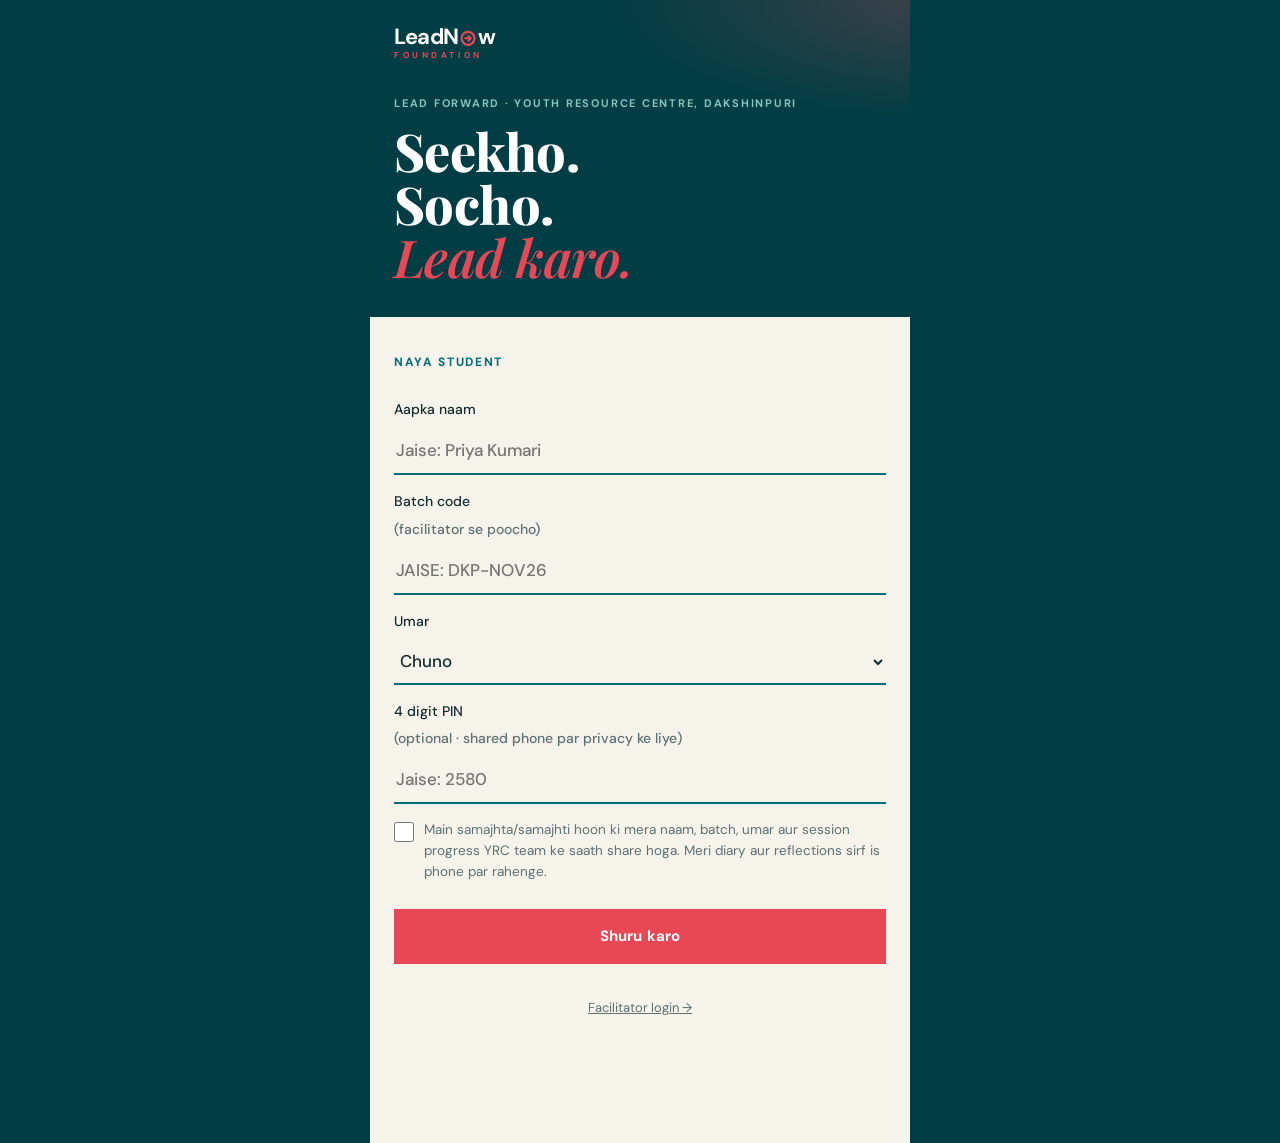
==== commit e168ea79: "Add facilitator portal: login, progress dashboard, guide and session plans Password is checked by th" ====
--- a/learn/index.html
+++ b/learn/index.html
@@ -58,6 +58,7 @@
 .w-head h1{font-family:var(--serif);font-weight:800;font-size:52px;line-height:1.02;margin-top:12px;letter-spacing:-.01em}
 .w-head h1 em{color:var(--coral);font-style:italic;font-weight:600}
 .w-body{background:var(--paper);flex:1;padding:6px 24px 40px}
+.fac-link{margin-top:34px;text-align:center;font-size:13px}.fac-link a{color:var(--mute)}
 .who{list-style:none;border-top:1px solid var(--rule)}
 .who li{border-bottom:1px solid var(--rule)}
 .who li>button{width:100%;text-align:left;padding:16px 0;display:flex;flex-direction:column}
@@ -850,8 +851,7 @@
 /* Lead Forward LMS · app logic. No framework, no build step. */
 
 const CONFIG = {
-  SHEET_URL: "",                       // Paste the Google Apps Script web app URL here (see SETUP-GUIDE.md)
-  FACILITATOR_CODE: "LEADNOW-YRC",     // Change this before sharing the app
+  SHEET_URL: "https://script.google.com/macros/s/AKfycbxsig2YWce0wBa_a6s0o0GvESKZRiVRwNQjqImKQRe3B-BXUl156UKq1CuSaR7BpeeQ/exec",                       // Paste the Google Apps Script web app URL here (see SETUP-GUIDE.md)
   CENTRE: "Youth Resource Centre, Dakshinpuri",
   PROGRAMME: "Lead Forward",
   ORG: "Lead Now Foundation",
@@ -951,7 +951,7 @@
       <p class="eyebrow">${esc(CONFIG.PROGRAMME)} · ${esc(CONFIG.CENTRE)}</p>
       <h1>Seekho.<br>Socho.<br><em>Lead karo.</em></h1>
     </header>
-    <div class="w-body">${body}</div>
+    <div class="w-body">${body}<p class="fac-link"><a href="facilitator/">Facilitator login →</a></p></div>
   </section>`;
 }
 
@@ -1254,7 +1254,8 @@
     ${V.confirmDel ? `<p class="warnp">Pakka? Is phone se ${esc(p.name)} ki saari progress aur diary hat jayegi.</p><button class="btn warn wide" data-a="delp">Haan, hatao</button>` : `<button class="linkbtn" data-a="askdel">Is phone se meri profile hatao</button>`}
     <h2 class="h-sm">Facilitator mode</h2>
     ${S.fac ? `<p class="muted">On hai: sessions mein facilitator notes dikh rahe hain.</p><button class="mini" data-a="facoff">Band karo</button>`
-      : `<form class="pin" data-form="fac"><input name="code" placeholder="Facilitator code"><button class="btn line">On karo</button></form>`}
+      : `<form class="pin" data-form="fac"><input name="code" type="password" placeholder="Facilitator password"><button class="btn line">On karo</button></form>`}
+    <p><a class="linkbtn" href="facilitator/">Facilitator Portal kholo →</a></p>
   </main>${tabs("progress")}`;
 }
 
@@ -1355,7 +1356,12 @@
   }
   if(kind === "pin"){ const p = S.profiles[f.dataset.id]; if(fd.pin === p.pin){ S.current = p.id; save(); go("home"); } else toast("PIN galat hai"); }
   if(kind === "lib"){ P().library.push({ cat:fd.cat, text:fd.text.trim(), ts:Date.now() }); save(); V.cat = fd.cat; render(); toast("Save ho gaya"); }
-  if(kind === "fac"){ if(fd.code.trim() === CONFIG.FACILITATOR_CODE){ S.fac = true; save(); render(); toast("Facilitator mode on"); } else toast("Code galat hai"); }
+  if(kind === "fac"){
+    toast("Check kar rahe hain...");
+    fetch(CONFIG.SHEET_URL, { method:"POST", headers:{ "Content-Type":"text/plain;charset=utf-8" }, body: JSON.stringify({ action:"auth", key: fd.code.trim() }) })
+      .then(r => r.json()).then(r => { if(r.ok){ S.fac = true; save(); render(); toast("Facilitator mode on"); } else toast("Password galat hai"); })
+      .catch(() => toast("Internet chahiye. Dobara try karo."));
+  }
 });
 
 render(); flush();
